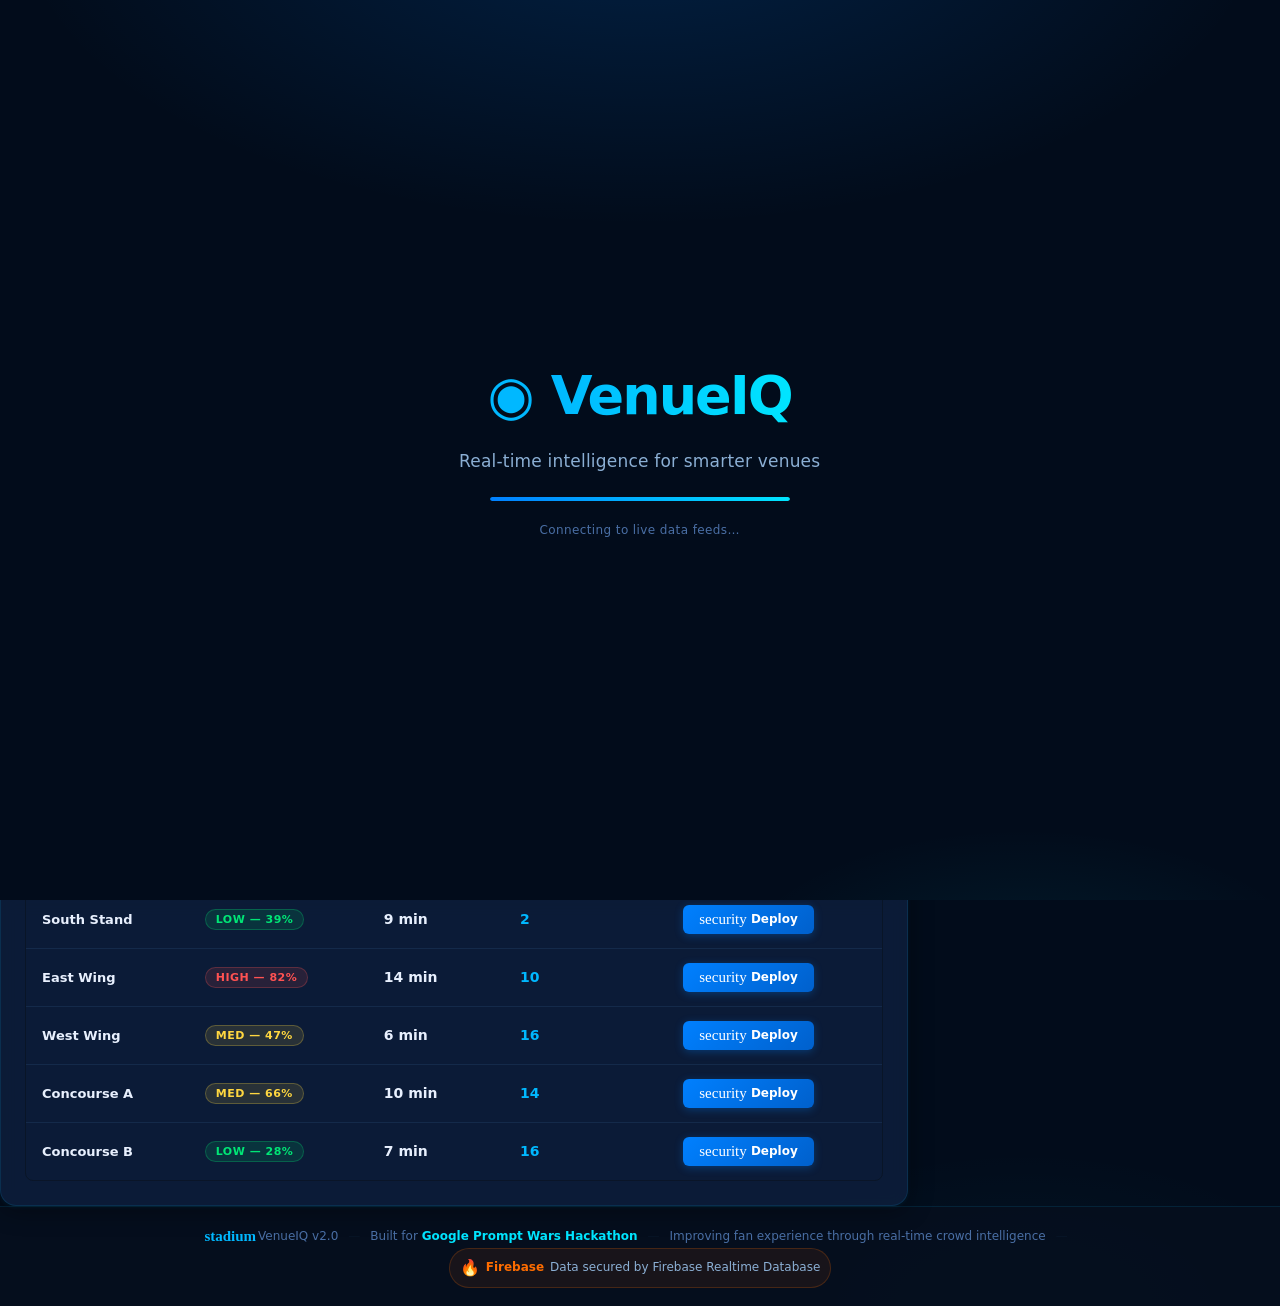
==== Physical Event Exp SmartventureOS/index.html @ a2732e67 "feat: Add Light/Dark Theme, Google Sign-In with Debug Bypass, Smooth UI Spacing, Maps styling cleanu" ====
<!DOCTYPE html>
<html lang="en">
<head>
  <meta charset="UTF-8" />
  <meta name="viewport" content="width=device-width, initial-scale=1.0" />
  <meta name="description" content="VenueIQ — Smart Stadium Experience: Real-time crowd intelligence for attendees and staff at large-scale sporting venues." />
  <title>VenueIQ — Smart Stadium Experience</title>
  <!-- Security Headers -->
  <meta http-equiv="Content-Security-Policy"
    content="default-src 'self' https://*.googleapis.com https://*.gstatic.com https://*.firebaseio.com https://*.google.com; script-src 'self' 'unsafe-inline' https://*.googleapis.com https://*.gstatic.com; style-src 'self' 'unsafe-inline' https://fonts.googleapis.com;">
  <meta http-equiv="X-Content-Type-Options" content="nosniff">
  <meta http-equiv="Referrer-Policy" content="strict-origin-when-cross-origin">
  <link rel="preconnect" href="https://fonts.googleapis.com" />
  <link rel="preconnect" href="https://fonts.gstatic.com" crossorigin />
  <link href="https://fonts.googleapis.com/css2?family=Inter:wght@400;500;600&family=Space+Grotesk:wght@500;700&display=swap" rel="stylesheet">
  <link href="https://fonts.googleapis.com/icon?family=Material+Icons" rel="stylesheet">
  <link rel="stylesheet" href="styles.css" />
  <!-- Google Maps -->
  <script src="https://maps.googleapis.com/maps/api/js?key=AIzaSyBkI7ryr8dXujHjOs9Q1O1ALq_gDIpwVlI&libraries=visualization"></script>
  <!-- Google Charts -->
  <script src="https://www.gstatic.com/charts/loader.js"></script>
  <!-- Firebase SDKs -->
  <script src="https://www.gstatic.com/firebasejs/10.8.0/firebase-app-compat.js"></script>
  <script src="https://www.gstatic.com/firebasejs/10.8.0/firebase-database-compat.js"></script>
  <script src="https://www.gstatic.com/firebasejs/10.8.0/firebase-auth-compat.js"></script>
</head>
<body>

  <!-- ===== SPLASH SCREEN ===== -->
  <div id="splash-screen" role="status" aria-label="Loading VenueIQ">
    <div class="splash-inner">
      <div class="splash-logo-row">
        <span class="splash-icon" aria-hidden="true">&#9673;</span>
        <span class="splash-wordmark">VenueIQ</span>
      </div>
      <p class="splash-tagline">Real-time intelligence for smarter venues</p>
      <div class="splash-progress-track" aria-hidden="true"><div class="splash-progress-bar"></div></div>
      <p class="splash-sub">Connecting to live data feeds…</p>
    </div>
  </div>

  <!-- ===== LOGIN / ROLE SELECTION ===== -->
  <div id="login-screen" class="login-screen" role="dialog" aria-modal="true" aria-label="Role selection">
    <div class="login-card">
      <div class="login-header">
        <span class="login-icon" aria-hidden="true">&#9673;</span>
        <h1 class="login-title">VenueIQ</h1>
        <p class="login-tagline">Smart Stadium Experience</p>
      </div>
      <p class="login-prompt">Sign in to access live venue analytics</p>
      <div class="login-roles" role="group" aria-label="Available roles">
        <button class="login-google-btn" id="btn-google-signin" aria-label="Sign in with Google">
          <img src="https://www.gstatic.com/firebasejs/ui/2.0.0/images/auth/google.svg" alt="Google logo" class="google-logo" />
          <span class="google-btn-text">Sign in with Google</span>
        </button>
      </div>
      <p class="login-note">VenueIQ v2.0 · Google Prompt Wars Hackathon</p>
    </div>
  </div>

  <!-- ===== JUDGE DEBUG ROLE SELECTION MODAL ===== -->
  <div id="role-select-modal" class="pin-modal hidden" role="dialog" aria-modal="true" aria-label="Select Role">
    <div class="pin-card" style="max-width: 460px;">
      <h2 class="pin-title">Select Your Role</h2>
      <p class="pin-subtitle">Debug Bypass: Choose how you want to enter.</p>
      <div class="login-roles" role="group">
        <button class="login-role-btn" id="btn-role-attendee" data-role="attendee">
          <span class="role-emoji material-icons" aria-hidden="true">stadium</span>
          <div class="role-info">
            <span class="role-title">Attendee</span>
            <span class="role-desc">View map, find food &amp; exits</span>
          </div>
          <span class="role-arrow material-icons" aria-hidden="true">arrow_forward</span>
        </button>
        <button class="login-role-btn login-role-btn--staff" id="btn-role-staff" data-role="staff">
          <span class="role-emoji material-icons" aria-hidden="true">admin_panel_settings</span>
          <div class="role-info">
            <span class="role-title">Staff Admin</span>
            <span class="role-desc">Monitor crowd, deploy staff</span>
          </div>
          <span class="role-arrow material-icons" aria-hidden="true">arrow_forward</span>
        </button>
      </div>
    </div>
  </div>

  <!-- ===== PIN MODAL ===== -->
  <div id="pin-modal" class="pin-modal hidden" role="dialog" aria-modal="true" aria-label="Staff PIN verification">
    <div class="pin-card">
      <span class="material-icons pin-icon" aria-hidden="true">lock</span>
      <h2 class="pin-title">Staff Verification</h2>
      <p class="pin-subtitle">Enter your 4-digit Staff PIN to continue</p>
      <input type="password" id="pin-input" class="pin-input" maxlength="4"
             placeholder="• • • •" aria-label="4-digit Staff PIN" inputmode="numeric" />
      <p class="pin-error hidden" id="pin-error" role="alert">Access denied. Invalid PIN.</p>
      <div class="pin-actions">
        <button class="btn-secondary" id="btn-pin-cancel">Cancel</button>
        <button class="btn-primary" id="btn-pin-submit">
          <span class="material-icons">verified_user</span> Verify
        </button>
      </div>
    </div>
  </div>

  <!-- ===== MAIN APPLICATION (shown after login) ===== -->
  <div id="main-app" class="hidden">

    <!-- ===== TOP NAV ===== -->
    <header class="topnav" id="topnav">
      <div class="topnav__brand">
        <span class="topnav__logo" aria-hidden="true">&#9673;</span>
        <span class="topnav__name">VenueIQ</span>
        <span class="topnav__tagline">Smart Stadium Experience</span>
      </div>
      <nav class="topnav__tabs" role="tablist" aria-label="Main navigation">
        <button class="tab-btn active" id="tab-attendee" role="tab" aria-selected="true" aria-controls="view-attendee">
          <span class="material-icons" aria-hidden="true">stadium</span>
          <span>Attendee View</span>
        </button>
        <button class="tab-btn hidden" id="tab-staff" role="tab" aria-selected="false" aria-controls="view-staff">
          <span class="material-icons" aria-hidden="true">dashboard</span>
          <span>Staff Dashboard</span>
        </button>
      </nav>
      <div class="topnav__status">
        <button id="btn-theme-toggle" class="btn-switch-role" aria-label="Toggle Light/Dark Theme" style="margin-right: 8px;">
          <span class="material-icons" id="theme-icon">light_mode</span>
        </button>
        <span class="secure-badge" aria-label="Secure connection active">
          <span class="material-icons" style="color:#22c55e;font-size:14px;">lock</span>
          <span>Secure Connection</span>
        </span>
        <button id="btn-switch-role" class="btn-switch-role" aria-label="Switch between Attendee and Staff roles">
          <span class="material-icons">switch_account</span> Switch Role
        </button>
        <span class="live-badge" aria-label="Live data"><span class="material-icons" style="font-size:12px">sensors</span> LIVE</span>
        <span id="nav-clock" class="nav-clock" aria-live="off">––:––:––</span>
      </div>
    </header>

    <!-- ===== ATTENDEE VIEW ===== -->
    <main id="view-attendee" class="view active" role="tabpanel" aria-labelledby="tab-attendee">

        <!-- Alert Banner -->
      <div class="alert-banner" id="alert-banner" role="alert" aria-live="polite" aria-atomic="true">
        <span class="alert-banner__icon material-icons" aria-hidden="true">warning</span>
        <span class="alert-banner__text" id="alert-text">Gate 4 is congested — use Gate 6 instead</span>
        <div class="alert-banner__dots" id="alert-dots" aria-hidden="true">
          <span class="dot active"></span>
          <span class="dot"></span>
          <span class="dot"></span>
        </div>
      </div>

      <div class="content-wrapper">
        <div class="attendee-layout">
          <!-- Stadium Map Column -->
          <section class="map-section" aria-label="Stadium seating map with live crowd density">
            <div class="section-header">
              <h1 class="section-title">Stadium Live Map</h1>
              <button class="btn-secondary btn-request-staff" id="btn-request-staff">
                <span class="material-icons">admin_panel_settings</span> Request Staff Access
              </button>
            </div>
            
            <div class="capacity-gauge-container">
              <div id="gauge-chart" class="gauge-chart"></div>
            </div>

            <div class="stadium-container" style="padding:0;">
              <!-- Google Maps Container -->
              <div id="google-map" style="width: 100%; height: 500px; border-radius: 12px;"></div>
            </div>

            <div class="map-controls">
              <button class="btn-primary" id="smart-route-btn" aria-label="Calculate the least-congested route to the nearest exit">
                <span class="material-icons">directions_run</span> Smart Route to Exit
              </button>
              <button class="btn-secondary hidden" id="reset-route-btn" aria-label="Clear the smart route overlay">
                <span class="material-icons">refresh</span> Reset View
              </button>
            </div>

          <!-- Smart Route Info Banner -->
          <div class="route-info hidden" id="route-info" role="status">
            <svg width="20" height="20" viewBox="0 0 24 24" fill="#00e5ff" aria-hidden="true">
              <path d="M13 2.05v2.02c3.95.49 7 3.85 7 7.93 0 3.21-1.81 6-4.72 7.28L13 17v5l6-3-1.22-1.22C20.91 15.86 23 12.18 23 12c0-5.18-3.95-9.45-9-9.95zM11 2.05C5.95 2.55 2 6.82 2 12c0 4.18 2.09 7.86 5.22 10.05L6 23l6 3v-5l-2.28 2.28C7.81 22 6 19.21 6 16c0-4.08 3.05-7.44 7-7.93V2.05z"/>
            </svg>
            <div>
              <strong>Smart Route activated</strong>
              <span>Head to Gate 6 (West) via South concourse — You'll save ~8 mins!</span>
            </div>
          </div>
        </section>

        <!-- Wait Time Cards -->
        <section class="wait-times-section" aria-label="Live wait times for venue facilities">
          <h2 class="section-title">Live Wait Times</h2>
          <div class="wait-cards" id="wait-cards">

            <article class="wait-card" id="wc-food" aria-label="Food Court wait time">
              <div class="wait-card__icon material-icons" aria-hidden="true">fastfood</div>
              <div class="wait-card__body">
                <h3 class="wait-card__label">Food Court</h3>
                <p class="wait-card__location">Gate A</p>
                <div class="wait-card__time">
                  <span class="wait-card__minutes" id="wt-food">12</span>
                  <span class="wait-card__unit">min</span>
                </div>
              </div>
              <div class="wait-card__bar" aria-hidden="true">
                <div class="wait-card__fill high" id="wf-food" style="height:60%"></div>
              </div>
              <span class="wait-card__badge high" id="wb-food" aria-label="High wait time">HIGH</span>
            </article>

            <article class="wait-card" id="wc-rest" aria-label="Restrooms wait time">
              <div class="wait-card__icon material-icons" aria-hidden="true">wc</div>
              <div class="wait-card__body">
                <h3 class="wait-card__label">Restrooms</h3>
                <p class="wait-card__location">Level 2</p>
                <div class="wait-card__time">
                  <span class="wait-card__minutes" id="wt-rest">5</span>
                  <span class="wait-card__unit">min</span>
                </div>
              </div>
              <div class="wait-card__bar" aria-hidden="true">
                <div class="wait-card__fill mid" id="wf-rest" style="height:30%"></div>
              </div>
              <span class="wait-card__badge mid" id="wb-rest" aria-label="Medium wait time">MED</span>
            </article>

            <article class="wait-card" id="wc-snack" aria-label="Snack Bar wait time">
              <div class="wait-card__icon material-icons" aria-hidden="true">local_drink</div>
              <div class="wait-card__body">
                <h3 class="wait-card__label">Snack Bar</h3>
                <p class="wait-card__location">Gate C</p>
                <div class="wait-card__time">
                  <span class="wait-card__minutes" id="wt-snack">18</span>
                  <span class="wait-card__unit">min</span>
                </div>
              </div>
              <div class="wait-card__bar" aria-hidden="true">
                <div class="wait-card__fill high" id="wf-snack" style="height:85%"></div>
              </div>
              <span class="wait-card__badge high" id="wb-snack" aria-label="High wait time">HIGH</span>
            </article>

            <article class="wait-card" id="wc-exit" aria-label="Exit Queue wait time">
              <div class="wait-card__icon material-icons" aria-hidden="true">sensor_door</div>
              <div class="wait-card__body">
                <h3 class="wait-card__label">Exit Queue</h3>
                <p class="wait-card__location">South</p>
                <div class="wait-card__time">
                  <span class="wait-card__minutes" id="wt-exit">3</span>
                  <span class="wait-card__unit">min</span>
                </div>
              </div>
              <div class="wait-card__bar" aria-hidden="true">
                <div class="wait-card__fill low" id="wf-exit" style="height:15%"></div>
              </div>
              <span class="wait-card__badge low" id="wb-exit" aria-label="Low wait time">LOW</span>
            </article>

          </div>
        </section>
      </div>
    </main>

    <!-- ===== STAFF DASHBOARD ===== -->
    <main id="view-staff" class="view hidden" role="tabpanel" aria-labelledby="tab-staff">

      <div class="dashboard-header">
        <h1 class="section-title">Operations Dashboard</h1>
        <div class="dashboard-timestamp" id="dash-timestamp"></div>
      </div>

      <!-- Metric Cards -->
      <section class="metrics-grid" role="region" aria-label="Key performance metrics">

        <div class="metric-card" id="mc-attendees">
          <div class="metric-card__icon blue" aria-hidden="true">
            <svg width="24" height="24" viewBox="0 0 24 24" fill="currentColor" aria-hidden="true">
              <path d="M16 11c1.66 0 2.99-1.34 2.99-3S17.66 5 16 5c-1.66 0-3 1.34-3 3s1.34 3 3 3zm-8 0c1.66 0 2.99-1.34 2.99-3S9.66 5 8 5C6.34 5 5 6.34 5 8s1.34 3 3 3zm0 2c-2.33 0-7 1.17-7 3.5V19h14v-2.5c0-2.33-4.67-3.5-7-3.5zm8 0c-.29 0-.62.02-.97.05 1.16.84 1.97 1.97 1.97 3.45V19h6v-2.5c0-2.33-4.67-3.5-7-3.5z"/>
            </svg>
          </div>
          <div class="metric-card__body">
            <div class="metric-card__value" id="mv-attendees">42,817</div>
            <div class="metric-card__label">Total Attendees</div>
            <div class="metric-card__change positive">&#9650; 98.4% capacity</div>
          </div>
        </div>

          <div class="metric-card__icon blue material-icons" aria-hidden="true">group</div>
        </div>

        <div class="metric-card" id="mc-alerts">
          <div class="metric-card__icon red material-icons" aria-hidden="true">warning</div>
        </div>
        <div class="metric-card__body">
          <div class="metric-card__value danger" id="mv-alerts">7</div>
          <div class="metric-card__label">Active Alerts</div>
          <div class="metric-card__change negative">&#9650; 3 new in last hour</div>
        </div>

        <div class="metric-card" id="mc-wait">
          <div class="metric-card__icon orange material-icons" aria-hidden="true">schedule</div>
          <div class="metric-card__body">
            <div class="metric-card__value warning" id="mv-wait">9.4 min</div>
            <div class="metric-card__label">Avg Wait Time</div>
            <div class="metric-card__change negative">&#9650; 2.1 min vs. last 30m</div>
          </div>
        </div>

        <div class="metric-card" id="mc-staff">
          <div class="metric-card__icon green material-icons" aria-hidden="true">local_police</div>
          <div class="metric-card__body">
            <div class="metric-card__value success" id="mv-staff">184</div>
            <div class="metric-card__label">Staff On Duty</div>
            <div class="metric-card__change positive">&#9650; 12 deployed this hour</div>
          </div>
        </div>

      </section>

      <!-- Google Charts Analytics Section -->
      <section class="charts-section" aria-label="Live analytics charts">
        <h2 class="section-title">Live Analytics</h2>
        <div class="charts-grid">
          <div class="chart-card">
            <h3 class="chart-title" style="font-family: 'Space Grotesk', sans-serif;">Wait Times (minutes)</h3>
            <div id="wait-times-chart" class="google-chart-container" role="img" aria-label="Bar chart showing wait times for all 6 zones"></div>
          </div>
          <div class="chart-card">
            <h3 class="chart-title" style="font-family: 'Space Grotesk', sans-serif;">Crowd Density Trend</h3>
            <div id="density-line-chart" class="google-chart-container" role="img" aria-label="Line chart showing crowd density trend over last 10 intervals"></div>
          </div>
        </div>
      </section>

      <!-- Zone Table + Activity Feed -->
      <div class="dashboard-body">

        <!-- Zone Status Table -->
        <section class="zone-section" aria-label="Zone status and staff deployment table">
          <h2 class="section-title">Zone Status</h2>
          <div class="table-wrapper">
            <table class="zone-table" id="zone-table">
              <thead>
                <tr>
                  <th scope="col">Zone</th>
                  <th scope="col">Crowd Level</th>
                  <th scope="col">Wait Time</th>
                  <th scope="col">Staff Count</th>
                  <th scope="col">Action</th>
                </tr>
              </thead>
              <tbody id="zone-tbody">
                <tr data-zone="A" class="zone-row">
                  <td><span class="zone-badge">Zone A</span><br/><small>North Concourse</small></td>
                  <td><span class="level-pill high" aria-label="High crowd level">HIGH</span></td>
                  <td><span class="wait-number">14 min</span></td>
                  <td><span class="staff-count">6</span></td>
                  <td><button class="deploy-btn" data-zone="Zone A — North Concourse"
                              aria-label="Deploy additional staff to Zone A North Concourse">Deploy Staff</button></td>
                </tr>
                <tr data-zone="B" class="zone-row">
                  <td><span class="zone-badge">Zone B</span><br/><small>East Food Court</small></td>
                  <td><span class="level-pill high" aria-label="High crowd level">HIGH</span></td>
                  <td><span class="wait-number">18 min</span></td>
                  <td><span class="staff-count">4</span></td>
                  <td><button class="deploy-btn" data-zone="Zone B — East Food Court"
                              aria-label="Deploy additional staff to Zone B East Food Court">Deploy Staff</button></td>
                </tr>
                <tr data-zone="C" class="zone-row">
                  <td><span class="zone-badge">Zone C</span><br/><small>South Exit</small></td>
                  <td><span class="level-pill mid" aria-label="Medium crowd level">MED</span></td>
                  <td><span class="wait-number">8 min</span></td>
                  <td><span class="staff-count">9</span></td>
                  <td><button class="deploy-btn" data-zone="Zone C — South Exit"
                              aria-label="Deploy additional staff to Zone C South Exit">Deploy Staff</button></td>
                </tr>
                <tr data-zone="D" class="zone-row">
                  <td><span class="zone-badge">Zone D</span><br/><small>West Restrooms</small></td>
                  <td><span class="level-pill low" aria-label="Low crowd level">LOW</span></td>
                  <td><span class="wait-number">3 min</span></td>
                  <td><span class="staff-count">12</span></td>
                  <td><button class="deploy-btn deployed" data-zone="Zone D — West Restrooms"
                              aria-label="Staff already deployed to Zone D West Restrooms" disabled>&#10003; Deployed</button></td>
                </tr>
                <tr data-zone="E" class="zone-row">
                  <td><span class="zone-badge">Zone E</span><br/><small>Gate 4 Entry</small></td>
                  <td><span class="level-pill high" aria-label="High crowd level">HIGH</span></td>
                  <td><span class="wait-number">21 min</span></td>
                  <td><span class="staff-count">3</span></td>
                  <td><button class="deploy-btn" data-zone="Zone E — Gate 4 Entry"
                              aria-label="Deploy additional staff to Zone E Gate 4 Entry">Deploy Staff</button></td>
                </tr>
                <tr data-zone="F" class="zone-row">
                  <td><span class="zone-badge">Zone F</span><br/><small>VIP Lounge</small></td>
                  <td><span class="level-pill low" aria-label="Low crowd level">LOW</span></td>
                  <td><span class="wait-number">1 min</span></td>
                  <td><span class="staff-count">15</span></td>
                  <td><button class="deploy-btn deployed" data-zone="Zone F — VIP Lounge"
                              aria-label="Staff already deployed to Zone F VIP Lounge" disabled>&#10003; Deployed</button></td>
                </tr>
              </tbody>
            </table>
          </div>
        </section>

        <!-- Activity Feed -->
        <aside class="activity-feed" aria-label="Live activity feed" role="log" aria-live="polite">
          <h2 class="section-title">Live Activity Feed</h2>
          <div class="feed-list" id="feed-list">
            <!-- Populated by JS -->
          </div>
        </aside>

      </div>
    </main>

    <!-- ===== FOOTER ===== -->
    <footer class="app-footer">
      <div class="footer-content">
        <span class="footer-logo material-icons" aria-hidden="true">stadium</span>
        <span class="footer-logo-text">VenueIQ v2.0</span>
        <span class="footer-sep" aria-hidden="true">—</span>
        <span>Built for <strong>Google Prompt Wars Hackathon</strong></span>
        <span class="footer-sep" aria-hidden="true">—</span>
        <span>Improving fan experience through real-time crowd intelligence</span>
        <span class="footer-sep" aria-hidden="true">—</span>
        <span class="firebase-badge" aria-label="Data secured by Firebase Realtime Database">
          <span style="color:#ff6d00;font-size:16px;">🔥</span>
          <span style="color:#ff6d00;font-weight:600;">Firebase</span>
          <span style="color:var(--text-secondary);">Data secured by Firebase Realtime Database</span>
        </span>
      </div>
    </footer>

    <!-- ===== VENUEBOT CHAT ASSISTANT ===== -->
    <button class="venuebot-btn" id="venuebot-btn" aria-label="Open VenueBot AI assistant" title="Ask VenueBot">
      <span class="venuebot-icon-chat material-icons" aria-hidden="true">smart_toy</span>
      <span class="venuebot-icon-close hidden material-icons" aria-hidden="true">close</span>
      <span class="venuebot-badge" id="venuebot-badge" aria-label="1 unread message">1</span>
    </button>

    <div class="venuebot-panel" id="venuebot-panel" role="dialog" aria-label="VenueBot assistant" aria-modal="true">
      <div class="venuebot-header">
        <div class="venuebot-header-left">
          <div class="venuebot-avatar material-icons" aria-hidden="true">smart_toy</div>
          <div class="venuebot-identity">
            <span class="venuebot-name">VenueBot</span>
            <span class="venuebot-status">
              <span class="venuebot-online-dot" aria-hidden="true"></span>AI Assistant · Online
            </span>
          </div>
        </div>
        <button class="venuebot-close-btn" id="venuebot-close-btn" aria-label="Close VenueBot chat panel">
          <span class="material-icons" aria-hidden="true">close</span>
        </button>
      </div>
      <div class="venuebot-messages" id="venuebot-messages" role="log" aria-live="polite" aria-label="Chat messages">
        <!-- Populated by JS on first open -->
      </div>
      <div class="venuebot-composer">
        <input type="text" id="venuebot-input" class="venuebot-input"
               placeholder="Ask about food, exits, restrooms…"
               aria-label="Type your message to VenueBot"
               maxlength="200" autocomplete="off" />
        <button class="venuebot-send-btn" id="venuebot-send-btn" aria-label="Send message to VenueBot">
          <span class="material-icons" aria-hidden="true">send</span>
        </button>
      </div>
    </div>

    </div>

  </div><!-- /#main-app -->

  <!-- VenueBot is outside main-app for positioning -->
  <button class="venuebot-btn" id="venuebot-btn" aria-label="Open VenueBot AI assistant" title="Ask VenueBot">
    <span class="venuebot-icon-chat material-icons" aria-hidden="true">smart_toy</span>
    <span class="venuebot-icon-close hidden material-icons" aria-hidden="true">close</span>
    <span class="venuebot-badge" id="venuebot-badge" aria-label="1 unread message">1</span>
  </button>

  <div class="venuebot-panel" id="venuebot-panel" role="dialog" aria-label="VenueBot assistant" aria-modal="true">
    <div class="venuebot-header">
      <div class="venuebot-header-left">
        <div class="venuebot-avatar material-icons" aria-hidden="true">smart_toy</div>
        <div class="venuebot-identity">
          <span class="venuebot-name">VenueBot</span>
          <span class="venuebot-status">
            <span class="venuebot-online-dot" aria-hidden="true"></span>AI Assistant &middot; Online
          </span>
        </div>
      </div>
      <button class="venuebot-close-btn" id="venuebot-close-btn" aria-label="Close VenueBot chat panel">
        <span class="material-icons" aria-hidden="true">close</span>
      </button>
    </div>
    <div class="venuebot-messages" id="venuebot-messages" role="log" aria-live="polite" aria-label="Chat messages">
      <!-- Populated by JS on first open -->
    </div>
    <div class="venuebot-composer">
      <input type="text" id="venuebot-input" class="venuebot-input"
             placeholder="Ask about food, exits, restrooms…"
             aria-label="Type your message to VenueBot"
             maxlength="200" autocomplete="off" />
      <p class="vb-input-error hidden" id="vb-input-error">Invalid input — please use plain text only</p>
      <button class="venuebot-send-btn" id="venuebot-send-btn" aria-label="Send message to VenueBot">
        <span class="material-icons" aria-hidden="true">send</span>
      </button>
    </div>
  </div>

  <!-- Session Expired Modal -->
  <div id="session-expired-modal" class="pin-modal hidden" role="alertdialog" aria-label="Session expired">
    <div class="pin-card">
      <span class="material-icons pin-icon" style="color:#f59e0b" aria-hidden="true">timer_off</span>
      <h2 class="pin-title">Session Expired</h2>
      <p class="pin-subtitle">Session expired for your security. Please select your role again.</p>
      <button class="btn-primary" id="btn-session-ok">
        <span class="material-icons">login</span> Select Role
      </button>
    </div>
  </div>

  <script src="firebaseConfig.js"></script>
  <script src="script.js"></script>
</body>
</html>
---- Physical Event Exp SmartventureOS/styles.css ----
/* =============================================
   VenueIQ — Smart Stadium Experience
   styles.css
   ============================================= */

/* === TOKENS === */
/* === TOKENS === */
:root {
  /* Global Brand Colors (unchanged across themes) */
  --blue-400: #00b8ff;
  --blue-500: #0080ff;
  --blue-600: #0060cc;
  --cyan: #00e5ff;
  --green-400: #00e676;
  --green-500: #00c853;
  --yellow-400: #ffd740;
  --orange-400: #ff9100;
  --red-400: #ff5252;
  --red-500: #f44336;

  /* Global Settings */
  --radius-sm: 8px;
  --radius-md: 12px;
  --radius-lg: 16px;
  --radius-xl: 24px;
  --transition-fast: 0.15s ease;
  --transition-med: 0.3s ease;
  --transition-slow: 0.5s ease;
  --font: 'Inter', system-ui, -apple-system, sans-serif;
  --font-heading: 'Space Grotesk', system-ui, sans-serif;
  
  /* Fallbacks - Default to Dark */
  --navy-950: #020c1b;
  --navy-900: #0a1628;
  --navy-800: #0d1f3c;
  --navy-700: #0f2346;
  --navy-600: #162d55;
  --navy-500: #1e3a5f;
}

[data-theme="dark"], :root {
  --bg-primary: #020c1b;
  --bg-secondary: #0a1628;
  --bg-glass: rgba(10, 22, 40, 0.95);
  --text-primary: #e8f0fe;
  --text-secondary: #8bafd4;
  --text-muted: #4a6fa5;
  --card-bg: rgba(13, 31, 60, 0.85);
  --card-border: rgba(0, 184, 255, 0.12);
  --card-glow: rgba(0, 184, 255, 0.08);
  --shadow-card: 0 4px 24px rgba(0, 0, 0, 0.4), 0 1px 4px rgba(0, 184, 255, 0.1);
  --shadow-glow: 0 0 20px rgba(0, 184, 255, 0.2);
  --bg-image: radial-gradient(ellipse 60% 30% at 50% 0%, rgba(0, 128, 255, 0.07) 0%, transparent 70%),
              radial-gradient(ellipse 40% 20% at 80% 100%, rgba(0, 229, 255, 0.04) 0%, transparent 60%);
  --tab-active-bg: linear-gradient(135deg, var(--blue-500), var(--blue-600));
  --tab-active-text: white;
  --tab-hover-bg: var(--bg-glass);
}

[data-theme="light"] {
  --bg-primary: #f8fafc;
  --bg-secondary: #f1f5f9;
  --bg-glass: rgba(255, 255, 255, 0.95);
  --text-primary: #0f172a;
  --text-secondary: #334155;
  --text-muted: #64748b;
  --card-bg: rgba(255, 255, 255, 0.95);
  --card-border: rgba(148, 163, 184, 0.3);
  --card-glow: rgba(0, 0, 0, 0.05);
  --shadow-card: 0 4px 20px rgba(0, 0, 0, 0.06), 0 1px 4px rgba(0, 0, 0, 0.04);
  --shadow-glow: 0 0 15px rgba(0, 128, 255, 0.1);
  --bg-image: radial-gradient(ellipse 60% 30% at 50% 0%, rgba(0, 128, 255, 0.04) 0%, transparent 70%),
              radial-gradient(ellipse 40% 20% at 80% 100%, rgba(0, 229, 255, 0.02) 0%, transparent 60%);
  --tab-active-bg: linear-gradient(135deg, var(--blue-400), var(--blue-500));
  --tab-active-text: white;
  --tab-hover-bg: #e2e8f0;
}

/* === RESET === */
*, *::before, *::after { box-sizing: border-box; margin: 0; padding: 0; }
html { scroll-behavior: smooth; }
body {
  font-family: var(--font);
  background: var(--bg-primary);
  color: var(--text-primary);
  min-height: 100vh;
  overflow-x: hidden;
  background-image: var(--bg-image);
}

h1, h2, h3, h4, h5, h6, .metric-card__value, .wait-card__minutes {
  font-family: var(--font-heading);
}

/* Material Icons generic alignment */
.material-icons {
  vertical-align: middle;
  font-size: 1.25em;
}

/* === SCROLLBAR === */
::-webkit-scrollbar { width: 6px; }
::-webkit-scrollbar-track { background: var(--bg-primary); }
::-webkit-scrollbar-thumb { background: var(--bg-glass); border-radius: 3px; }
::-webkit-scrollbar-thumb:hover { background: var(--blue-500); }

/* =============================================
   UTILITY
   ============================================= */
.hidden { display: none !important; }
:focus-visible { outline: 2px solid var(--blue-400); outline-offset: 3px; border-radius: var(--radius-sm); }
:focus:not(:focus-visible) { outline: none; }

/* =============================================
   BASE BUTTONS
   ============================================= */
.btn-primary {
  display: inline-flex; align-items: center; gap: 6px;
  padding: 11px 22px;
  background: linear-gradient(135deg, var(--blue-500), var(--blue-600));
  color: white; border: none; border-radius: var(--radius-md);
  font-family: var(--font); font-size: 14px; font-weight: 600;
  cursor: pointer; transition: all var(--transition-fast);
  box-shadow: 0 2px 16px rgba(0, 128, 255, 0.3);
}
.btn-primary:hover { background: linear-gradient(135deg, #3a90ff, var(--blue-500)); box-shadow: 0 4px 22px rgba(0, 128, 255, 0.45); transform: translateY(-1px); }
.btn-primary:active { transform: translateY(0); }

.btn-secondary {
  display: inline-flex; align-items: center; gap: 6px;
  padding: 11px 22px;
  background: transparent; color: var(--text-secondary);
  border: 1px solid var(--card-border); border-radius: var(--radius-md);
  font-family: var(--font); font-size: 14px; font-weight: 500;
  cursor: pointer; transition: all var(--transition-fast);
}
.btn-secondary:hover { background: rgba(255,255,255,0.05); color: var(--text-primary); border-color: rgba(0, 184, 255, 0.3); }

/* =============================================
   SPLASH SCREEN
   ============================================= */
#splash-screen {
  position: fixed; inset: 0; z-index: 9999;
  background: var(--bg-primary);
  background-image:
    radial-gradient(ellipse 70% 50% at 50% -10%, rgba(0, 128, 255, 0.18) 0%, transparent 70%),
    radial-gradient(ellipse 40% 30% at 80% 110%, rgba(0, 229, 255, 0.08) 0%, transparent 60%);
  display: flex; align-items: center; justify-content: center;
  transition: opacity 0.55s ease, visibility 0.55s ease;
}
#splash-screen.hidden { display: none !important; }
.splash-inner {
  display: flex; flex-direction: column; align-items: center;
  gap: 22px; text-align: center; padding: 0 24px;
  animation: splashIn 0.65s cubic-bezier(0.34, 1.4, 0.64, 1) forwards;
}
@keyframes splashIn {
  from { opacity: 0; transform: scale(0.88) translateY(24px); }
  to   { opacity: 1; transform: scale(1) translateY(0); }
}
.splash-logo-row { display: flex; align-items: center; gap: 16px; }
.splash-icon { font-size: 54px; color: var(--blue-400); animation: splashIconGlow 1.6s ease-in-out infinite; }
@keyframes splashIconGlow {
  0%, 100% { filter: drop-shadow(0 0 14px rgba(0, 184, 255, 0.55)); }
  50%       { filter: drop-shadow(0 0 32px rgba(0, 229, 255, 0.9)); }
}
.splash-wordmark { font-size: 54px; font-weight: 800; letter-spacing: -2px; background: linear-gradient(90deg, var(--blue-400) 0%, var(--cyan) 100%); -webkit-background-clip: text; -webkit-text-fill-color: transparent; background-clip: text; }
.splash-tagline  { font-size: 17px; color: var(--text-secondary); max-width: 380px; line-height: 1.5; }
.splash-progress-track { width: 300px; height: 4px; background: rgba(0, 184, 255, 0.13); border-radius: 2px; overflow: hidden; }
.splash-progress-bar { height: 100%; border-radius: 2px; background: linear-gradient(90deg, var(--blue-500), var(--cyan)); box-shadow: 0 0 12px rgba(0, 229, 255, 0.55); width: 0%; animation: splashProgress 1.95s cubic-bezier(0.4, 0, 0.2, 1) forwards; }
@keyframes splashProgress { 0% { width: 0%; } 70% { width: 82%; } 100% { width: 100%; } }
.splash-sub { font-size: 12px; color: var(--text-muted); letter-spacing: 0.4px; }

/* =============================================
   LOGIN SCREEN
   ============================================= */
.login-screen {
  position: fixed; inset: 0; z-index: 9998;
  background: var(--bg-primary);
  background-image:
    radial-gradient(ellipse 70% 50% at 50% -10%, rgba(0, 128, 255, 0.18) 0%, transparent 70%),
    radial-gradient(ellipse 40% 30% at 80% 110%, rgba(0, 229, 255, 0.08) 0%, transparent 60%);
  display: flex; align-items: center; justify-content: center;
  padding: 24px;
  transition: opacity 0.45s ease, visibility 0.45s ease;
}
.login-screen.fade-out { opacity: 0; visibility: hidden; pointer-events: none; }
.login-card {
  background: var(--card-bg);
  border: 1px solid var(--card-border);
  border-radius: var(--radius-xl);
  padding: 48px 40px;
  max-width: 460px; width: 100%;
  box-shadow: 0 24px 64px rgba(0,0,0,0.5), 0 0 40px rgba(0,128,255,0.08);
  backdrop-filter: blur(16px);
  display: flex; flex-direction: column; align-items: center;
  gap: 24px; text-align: center;
  animation: loginCardIn 0.5s cubic-bezier(0.34, 1.3, 0.64, 1) forwards;
}
@keyframes loginCardIn {
  from { opacity: 0; transform: scale(0.92) translateY(20px); }
  to   { opacity: 1; transform: scale(1) translateY(0); }
}
.login-header { display: flex; flex-direction: column; align-items: center; gap: 8px; }
.login-icon { font-size: 42px; color: var(--blue-400); filter: drop-shadow(0 0 16px rgba(0,184,255,0.6)); }
.login-title { font-size: 32px; font-weight: 800; letter-spacing: -1.5px; background: linear-gradient(90deg, var(--blue-400), var(--cyan)); -webkit-background-clip: text; -webkit-text-fill-color: transparent; background-clip: text; }
.login-tagline { font-size: 13px; color: var(--text-muted); font-weight: 500; }
.login-prompt { font-size: 15px; color: var(--text-secondary); font-weight: 500; }
.login-roles { display: flex; flex-direction: column; gap: 14px; width: 100%; }
.login-note { font-size: 11px; color: var(--text-muted); letter-spacing: 0.3px; margin-top: -8px; }

/* ── Role selection cards ── */
.login-role-btn {
  display: flex;
  align-items: center;
  gap: 16px;
  width: 100%;
  padding: 18px 20px;
  background: rgba(13, 31, 60, 0.7);
  border: 1px solid var(--card-border);
  border-radius: var(--radius-md);
  color: var(--text-primary);
  text-align: left;
  cursor: pointer;
  transition: all var(--transition-med);
  position: relative;
  overflow: hidden;
}
.login-role-btn::before {
  content: '';
  position: absolute; inset: 0;
  background: linear-gradient(135deg, rgba(0,128,255,0.05), transparent);
  opacity: 0;
  transition: opacity var(--transition-med);
}
.login-role-btn:hover {
  border-color: rgba(0, 184, 255, 0.4);
  background: rgba(13, 31, 60, 0.95);
  transform: translateX(4px);
  box-shadow: 0 4px 24px rgba(0,0,0,0.3), -4px 0 0 var(--blue-400);
}
.login-role-btn:hover::before { opacity: 1; }
.login-role-btn:active { transform: translateX(2px) scale(0.99); }

.login-role-btn--staff {
  background: rgba(30, 15, 60, 0.7);
  border-color: rgba(130, 80, 255, 0.2);
}
.login-role-btn--staff:hover {
  border-color: rgba(130, 80, 255, 0.6);
  box-shadow: 0 4px 24px rgba(0,0,0,0.3), -4px 0 0 #7c3aed;
}

.role-emoji {
  font-size: 28px !important;
  color: var(--blue-400);
  flex-shrink: 0;
  width: 36px;
  display: flex;
  align-items: center;
  justify-content: center;
}
.login-role-btn--staff .role-emoji { color: #a78bfa; }

.role-info {
  display: flex;
  flex-direction: column;
  gap: 3px;
  flex: 1;
}
.role-title {
  font-size: 16px;
  font-weight: 700;
  font-family: var(--font-heading);
  color: var(--text-primary);
  letter-spacing: -0.3px;
}
.role-desc {
  font-size: 12px;
  color: var(--text-secondary);
  font-weight: 400;
}
.role-arrow {
  font-size: 20px !important;
  color: var(--text-muted);
  flex-shrink: 0;
  transition: transform var(--transition-fast), color var(--transition-fast);
}
.login-role-btn:hover .role-arrow { transform: translateX(4px); color: var(--blue-400); }
.login-role-btn--staff:hover .role-arrow { color: #a78bfa; }

/* =============================================
   LIVE BADGE + CLOCK
   ============================================= */
.live-badge {
  background: var(--red-400); color: white;
  font-size: 9px; font-weight: 800; padding: 3px 7px;
  border-radius: 5px; letter-spacing: 1px; flex-shrink: 0;
  animation: liveBadgePulse 1.3s ease-in-out infinite;
  display: flex; align-items: center; gap: 3px;
}
@keyframes liveBadgePulse {
  0%, 100% { box-shadow: 0 0 0 0   rgba(239,68,68,0.6); }
  50%       { box-shadow: 0 0 0 5px rgba(239,68,68,0); transform: scale(1.05); }
}
.nav-clock { font-family: 'Courier New', monospace; font-size: 13px; font-weight: 600; color: var(--text-primary); letter-spacing: 1.5px; min-width: 68px; text-align: right; }

/* =============================================
   ALERT BANNER
   ============================================= */
@keyframes alertNewFlash {
  0%   { background: linear-gradient(90deg, rgba(255,220,0,0.28), rgba(255,165,0,0.18)); border-color: rgba(255,220,0,0.55); }
  100% { background: linear-gradient(90deg, rgba(255,82,82,0.15), rgba(255,145,0,0.08)); border-color: rgba(255,82,82,0.25); }
}
.alert-banner.alert-flash { animation: alertNewFlash 0.75s ease forwards; }

/* =============================================
   FOOTER
   ============================================= */
.app-footer { padding: 18px 24px; border-top: 1px solid var(--card-border); background: rgba(6,15,30,0.85); text-align: center; }
.footer-content { display: flex; align-items: center; justify-content: center; flex-wrap: wrap; gap: 0 2px; font-size: 12px; color: var(--text-muted); line-height: 1.9; }
.footer-logo { color: var(--blue-400); font-weight: 600; }
.footer-sep  { color: var(--bg-glass); margin: 0 8px; }
.app-footer strong { color: var(--cyan); font-weight: 600; }



/* =============================================
   TOP NAV
   ============================================= */
.topnav {
  display: flex;
  align-items: center;
  gap: 20px;
  padding: 0 24px;
  height: 64px;
  background: rgba(10, 22, 40, 0.95);
  border-bottom: 1px solid var(--card-border);
  backdrop-filter: blur(12px);
  -webkit-backdrop-filter: blur(12px);
  position: sticky;
  top: 0;
  z-index: 100;
  box-shadow: 0 2px 20px rgba(0, 0, 0, 0.5);
}

.topnav__brand {
  display: flex;
  align-items: center;
  gap: 10px;
  flex-shrink: 0;
  margin-right: auto;
}

.topnav__logo {
  font-size: 22px;
  color: var(--blue-400);
  filter: drop-shadow(0 0 8px rgba(0, 184, 255, 0.5));
  animation: logoPulse 3s ease-in-out infinite;
}

@keyframes logoPulse {
  0%, 100% { filter: drop-shadow(0 0 6px rgba(0, 184, 255, 0.5)); }
  50% { filter: drop-shadow(0 0 16px rgba(0, 229, 255, 0.8)); }
}

.topnav__name {
  font-size: 18px;
  font-weight: 800;
  background: linear-gradient(90deg, var(--blue-400), var(--cyan));
  -webkit-background-clip: text;
  -webkit-text-fill-color: transparent;
  background-clip: text;
  letter-spacing: -0.3px;
}

.topnav__tagline {
  font-size: 11px;
  color: var(--text-muted);
  display: none;
  letter-spacing: 0.5px;
}

@media (min-width: 600px) { .topnav__tagline { display: block; } }

.topnav__tabs {
  display: flex;
  gap: 4px;
  background: var(--bg-primary);
  padding: 4px;
  border-radius: 10px;
  border: 1px solid var(--card-border);
}

.tab-btn {
  display: flex;
  align-items: center;
  gap: 7px;
  padding: 8px 18px;
  background: transparent;
  border: none;
  border-radius: 7px;
  color: var(--text-secondary);
  font-family: var(--font);
  font-size: 13px;
  font-weight: 500;
  cursor: pointer;
  transition: all var(--transition-fast);
  white-space: nowrap;
}

.tab-btn:hover:not(.active) {
  background: var(--bg-glass);
  color: var(--text-primary);
}

.tab-btn.active {
  background: linear-gradient(135deg, var(--blue-500), var(--blue-600));
  color: white;
  font-weight: 600;
  box-shadow: 0 2px 12px rgba(0, 128, 255, 0.35);
}

.tab-btn svg { opacity: 0.85; }

.topnav__status {
  display: flex;
  align-items: center;
  gap: 8px;
  font-size: 12px;
  font-weight: 500;
  color: var(--text-secondary);
  flex-shrink: 0;
}

.status-dot {
  width: 8px;
  height: 8px;
  background: var(--green-400);
  border-radius: 50%;
  box-shadow: 0 0 8px var(--green-400);
}

.status-dot.pulse {
  animation: dotPulse 1.5s ease-in-out infinite;
}

@keyframes dotPulse {
  0%, 100% { transform: scale(1); opacity: 1; }
  50% { transform: scale(1.4); opacity: 0.6; }
}

/* =============================================
   ALERT BANNER
   ============================================= */
.alert-banner {
  display: flex;
  align-items: center;
  gap: 12px;
  padding: 12px 24px;
  background: linear-gradient(90deg, rgba(255, 82, 82, 0.15), rgba(255, 145, 0, 0.08));
  border-bottom: 1px solid rgba(255, 82, 82, 0.25);
  animation: alertFade 0.4s ease;
}

@keyframes alertFade { from { opacity: 0; transform: translateY(-6px); } to { opacity: 1; transform: translateY(0); } }

.alert-banner__icon { font-size: 18px; }

.alert-banner__text {
  font-size: 13px;
  font-weight: 500;
  color: var(--text-primary);
  flex: 1;
}

.alert-banner__dots {
  display: flex;
  gap: 5px;
}

.dot {
  width: 6px;
  height: 6px;
  border-radius: 50%;
  background: rgba(255, 82, 82, 0.3);
  transition: background var(--transition-med);
}

.dot.active { background: var(--red-400); }

/* =============================================
   LAYOUT
   ============================================= */
.view { animation: viewIn 0.3s ease; }
@keyframes viewIn { from { opacity: 0; transform: translateY(8px); } to { opacity: 1; transform: translateY(0); } }

.content-wrapper {
  max-width: 1400px;
  margin: 0 auto;
  padding: 36px 32px 48px;
  display: flex;
  flex-direction: column;
  gap: 32px;
}

.section-title {
  font-size: 18px;
  font-weight: 700;
  color: var(--text-primary);
  letter-spacing: -0.2px;
  margin-bottom: 16px;
}

.section-header {
  display: flex;
  align-items: flex-start;
  justify-content: space-between;
  flex-wrap: wrap;
  gap: 12px;
  margin-bottom: 16px;
}

.section-header .section-title { margin-bottom: 0; }

/* =============================================
   LEGEND
   ============================================= */
.legend {
  display: flex;
  gap: 16px;
  flex-wrap: wrap;
}

.legend-item {
  display: flex;
  align-items: center;
  gap: 6px;
  font-size: 12px;
  color: var(--text-secondary);
}

.legend-dot {
  width: 12px;
  height: 12px;
  border-radius: 50%;
}

.legend-dot.low  { background: #22c55e; box-shadow: 0 0 6px #22c55e; }
.legend-dot.mid  { background: #f59e0b; box-shadow: 0 0 6px #f59e0b; }
.legend-dot.high { background: #ef4444; box-shadow: 0 0 6px #ef4444; }

/* =============================================
   SECTION TOOLTIP
   ============================================= */
.section-tooltip {
  position: absolute;
  background: rgba(8, 18, 36, 0.97);
  border: 1px solid rgba(0, 184, 255, 0.35);
  border-radius: var(--radius-sm);
  padding: 10px 14px;
  font-size: 13px;
  color: var(--text-primary);
  pointer-events: none;
  z-index: 60;
  white-space: nowrap;
  backdrop-filter: blur(10px);
  box-shadow: 0 6px 24px rgba(0, 0, 0, 0.5), 0 0 12px rgba(0, 184, 255, 0.1);
  line-height: 1.7;
  display: none;
  top: 0;
  left: 0;
}

/* =============================================
   STADIUM MAP
   ============================================= */
.map-section {
  background: var(--card-bg);
  border: 1px solid var(--card-border);
  border-radius: var(--radius-lg);
  padding: 24px;
  box-shadow: var(--shadow-card);
  backdrop-filter: blur(8px);
}

.stadium-container {
  width: 100%;
  max-width: 800px;
  margin: 0 auto;
  border-radius: var(--radius-md);
  overflow: hidden;
  border: 1px solid var(--bg-glass);
  background: var(--bg-primary);
  position: relative; /* Needed for tooltip absolute positioning */
}

.stadium-svg {
  display: block;
  width: 100%;
  height: auto;
}

/* Section density colors (now driven by JS inline fill) */
.stadium-section {
  cursor: pointer;
  transition: fill 0.8s ease, filter 0.2s ease;
  stroke: rgba(255, 255, 255, 0.08);
  stroke-width: 1;
}

.stadium-section:hover { opacity: 0.85; }
.stadium-section.density-low { fill: var(--green-500); }
.stadium-section.density-mid { fill: var(--yellow-400); }
.stadium-section.density-high { fill: var(--red-400); }

.sec-label {
  pointer-events: none;
  font-weight: 600;
  font-size: 11px;
}

/* Smart Route */
.route-path {
  animation: dashMove 1s linear infinite;
}

@keyframes dashMove {
  to { stroke-dashoffset: -24; }
}

.route-pulse-dot {
  animation: pulseDot 1.2s ease-in-out infinite;
}

@keyframes pulseDot {
  0%, 100% { r: 10; opacity: 0.9; }
  50% { r: 14; opacity: 0.5; }
}

.exit-indicator {
  animation: exitPing 1.2s ease-in-out infinite;
}

@keyframes exitPing {
  0%, 100% { r: 14; opacity: 1; }
  50% { r: 20; opacity: 0.3; }
}

/* Map Controls */
.map-controls {
  display: flex;
  gap: 12px;
  margin-top: 16px;
  flex-wrap: wrap;
}

.btn-primary {
  display: flex;
  align-items: center;
  gap: 8px;
  padding: 11px 22px;
  background: linear-gradient(135deg, var(--blue-500), #0050b0);
  color: white;
  border: none;
  border-radius: var(--radius-sm);
  font-family: var(--font);
  font-size: 14px;
  font-weight: 600;
  cursor: pointer;
  transition: all var(--transition-fast);
  box-shadow: 0 4px 14px rgba(0, 128, 255, 0.35);
}

.btn-primary:hover {
  transform: translateY(-1px);
  box-shadow: 0 6px 20px rgba(0, 128, 255, 0.5);
  background: linear-gradient(135deg, #2a90ff, var(--blue-500));
}

.btn-primary:active { transform: translateY(0); }

.btn-secondary {
  display: flex;
  align-items: center;
  gap: 8px;
  padding: 11px 22px;
  background: transparent;
  color: var(--text-secondary);
  border: 1px solid var(--card-border);
  border-radius: var(--radius-sm);
  font-family: var(--font);
  font-size: 14px;
  font-weight: 500;
  cursor: pointer;
  transition: all var(--transition-fast);
}

.btn-secondary:hover {
  background: var(--bg-secondary);
  color: var(--text-primary);
  border-color: var(--blue-400);
}

/* Route Info */
.route-info {
  display: flex;
  align-items: center;
  gap: 14px;
  margin-top: 16px;
  padding: 14px 18px;
  background: rgba(0, 229, 255, 0.06);
  border: 1px solid rgba(0, 229, 255, 0.25);
  border-radius: var(--radius-sm);
  animation: routeSlide 0.4s ease;
}

@keyframes routeSlide { from { opacity: 0; transform: translateX(-10px); } to { opacity: 1; transform: translateX(0); } }

.route-info svg { flex-shrink: 0; }

.route-info div {
  display: flex;
  flex-direction: column;
  gap: 3px;
}

.route-info strong {
  color: var(--cyan);
  font-size: 14px;
}

.route-info span {
  font-size: 13px;
  color: var(--text-secondary);
}

/* =============================================
   WAIT TIME CARDS
   ============================================= */
.wait-times-section {}

.wait-cards {
  display: grid;
  grid-template-columns: repeat(auto-fit, minmax(200px, 1fr));
  gap: 16px;
}

.wait-card {
  background: var(--card-bg);
  border: 1px solid var(--card-border);
  border-radius: var(--radius-md);
  padding: 20px;
  display: flex;
  gap: 14px;
  align-items: flex-start;
  position: relative;
  overflow: hidden;
  transition: transform var(--transition-fast), box-shadow var(--transition-fast), border-color var(--transition-med);
  box-shadow: var(--shadow-card);
  backdrop-filter: blur(8px);
}

.wait-card::before {
  content: '';
  position: absolute;
  inset: 0;
  background: radial-gradient(ellipse at top right, rgba(0, 184, 255, 0.05), transparent 60%);
  pointer-events: none;
}

.wait-card:hover {
  transform: translateY(-3px);
  box-shadow: 0 8px 32px rgba(0, 0, 0, 0.4), var(--shadow-glow);
  border-color: rgba(0, 184, 255, 0.25);
}

.wait-card__icon {
  font-size: 28px;
  flex-shrink: 0;
  line-height: 1;
}

.wait-card__body { flex: 1; min-width: 0; }

.wait-card__label {
  font-size: 14px;
  font-weight: 600;
  color: var(--text-primary);
  margin: 0;
}

.wait-card__location {
  font-size: 11px;
  color: var(--text-muted);
  margin: 2px 0 10px;
}

.wait-card__time {
  display: flex;
  align-items: baseline;
  gap: 3px;
  font-family: var(--font-heading);
}

.wait-card__minutes {
  font-size: 32px;
  font-weight: 800;
  line-height: 1;
  transition: all var(--transition-med);
  display: inline-block;
}

.wait-card__unit {
  font-size: 13px;
  color: var(--text-secondary);
  font-weight: 500;
}

/* Vertical bar */
.wait-card__bar {
  width: 6px;
  background: var(--bg-secondary);
  border-radius: 3px;
  height: 60px;
  margin-top: 22px; /* Push below badge */
  flex-shrink: 0;
  display: flex;
  flex-direction: column;
  align-items: stretch;
  justify-content: flex-end;
  overflow: hidden;
}

.wait-card__fill {
  border-radius: 3px;
  transition: height var(--transition-slow);
}

.wait-card__fill.low  { background: #22c55e; box-shadow: 0 0 8px #22c55e; }
.wait-card__fill.mid  { background: #f59e0b; box-shadow: 0 0 8px #f59e0b; }
.wait-card__fill.high { background: #ef4444; box-shadow: 0 0 8px #ef4444; }

/* Badge */
.wait-card__badge {
  position: absolute;
  top: 14px;
  right: 14px;
  font-size: 9px;
  font-weight: 700;
  letter-spacing: 0.8px;
  padding: 3px 8px;
  border-radius: 20px;
}

.wait-card__badge.low  { background: rgba(34, 197, 94, 0.15);  color: #22c55e; border: 1px solid rgba(34, 197, 94, 0.3);  }
.wait-card__badge.mid  { background: rgba(245, 158, 11, 0.15); color: #f59e0b; border: 1px solid rgba(245, 158, 11, 0.3); }
.wait-card__badge.high { background: rgba(239, 68, 68, 0.15);  color: #ef4444; border: 1px solid rgba(239, 68, 68, 0.3);  }

/* Number pop animation */
@keyframes numPop {
  0% { transform: scale(1.3); color: var(--cyan); }
  100% { transform: scale(1); }
}

.num-updated { animation: numPop 0.5s ease; }

/* =============================================
   STAFF DASHBOARD
   ============================================= */
#view-staff { padding: 28px 24px 40px; max-width: 1400px; margin: 0 auto; }

.dashboard-header {
  display: flex;
  align-items: center;
  justify-content: space-between;
  margin-bottom: 24px;
  flex-wrap: wrap;
  gap: 12px;
}

.dashboard-header .section-title { margin-bottom: 0; }

.dashboard-timestamp {
  font-size: 12px;
  color: var(--text-muted);
  font-family: 'Courier New', monospace;
}

/* Metrics Grid */
.metrics-grid {
  display: grid;
  grid-template-columns: repeat(auto-fit, minmax(220px, 1fr));
  gap: 16px;
  margin-bottom: 28px;
}

.metric-card {
  background: var(--card-bg);
  border: 1px solid var(--card-border);
  border-radius: var(--radius-md);
  padding: 20px;
  display: flex;
  gap: 16px;
  align-items: flex-start;
  box-shadow: var(--shadow-card);
  backdrop-filter: blur(8px);
  transition: transform var(--transition-fast), box-shadow var(--transition-fast);
  position: relative;
  overflow: hidden;
}

.metric-card::after {
  content: '';
  position: absolute;
  top: 0; left: 0; right: 0;
  height: 2px;
}

.metric-card:nth-child(1)::after { background: linear-gradient(90deg, var(--blue-500), var(--cyan)); }
.metric-card:nth-child(2)::after { background: linear-gradient(90deg, var(--red-500), var(--red-400)); }
.metric-card:nth-child(3)::after { background: linear-gradient(90deg, var(--orange-400), var(--yellow-400)); }
.metric-card:nth-child(4)::after { background: linear-gradient(90deg, var(--green-500), var(--green-400)); }

.metric-card:hover {
  transform: translateY(-3px);
  box-shadow: 0 8px 32px rgba(0, 0, 0, 0.4), var(--shadow-glow);
}

.metric-card__icon {
  width: 48px;
  height: 48px;
  border-radius: 12px;
  display: flex;
  align-items: center;
  justify-content: center;
  flex-shrink: 0;
}

.metric-card__icon.blue { background: rgba(0, 128, 255, 0.15); color: var(--blue-400); }
.metric-card__icon.red { background: rgba(244, 67, 54, 0.15); color: var(--red-400); }
.metric-card__icon.orange { background: rgba(255, 145, 0, 0.15); color: var(--orange-400); }
.metric-card__icon.green { background: rgba(0, 200, 83, 0.15); color: var(--green-400); }

.metric-card__body { flex: 1; min-width: 0; }

.metric-card__value {
  font-size: 26px;
  font-weight: 800;
  letter-spacing: -0.5px;
  line-height: 1.1;
  color: var(--text-primary);
  transition: color var(--transition-med);
}

.metric-card__value.danger { color: var(--red-400); }
.metric-card__value.warning { color: var(--orange-400); }
.metric-card__value.success { color: var(--green-400); }

.metric-card__label {
  font-size: 12px;
  color: var(--text-muted);
  font-weight: 500;
  margin-top: 4px;
  text-transform: uppercase;
  letter-spacing: 0.5px;
}

.metric-card__change {
  font-size: 11px;
  margin-top: 8px;
  font-weight: 500;
}

.metric-card__change.positive { color: var(--green-400); }
.metric-card__change.negative { color: var(--red-400); }

/* Dashboard Body */
.dashboard-body {
  display: grid;
  grid-template-columns: 1fr 340px;
  gap: 32px;
  align-items: start;
}

@media (max-width: 900px) { .dashboard-body { grid-template-columns: 1fr; } }

/* =============================================
   ZONE TABLE
   ============================================= */
.zone-section {
  background: var(--card-bg);
  border: 1px solid var(--card-border);
  border-radius: var(--radius-lg);
  padding: 24px;
  box-shadow: var(--shadow-card);
  backdrop-filter: blur(8px);
}

.table-wrapper {
  overflow-x: auto;
  border-radius: var(--radius-sm);
  border: 1px solid var(--bg-glass);
}

.zone-table {
  width: 100%;
  border-collapse: collapse;
  font-size: 14px;
}

.zone-table thead {
  background: var(--bg-secondary);
}

.zone-table th {
  padding: 12px 16px;
  text-align: left;
  font-size: 11px;
  font-weight: 600;
  color: var(--text-muted);
  text-transform: uppercase;
  letter-spacing: 0.6px;
  white-space: nowrap;
  border-bottom: 1px solid var(--bg-glass);
}

.zone-table tbody tr {
  border-bottom: 1px solid rgba(30, 58, 95, 0.5);
  transition: background var(--transition-fast);
}

.zone-table tbody tr:last-child { border-bottom: none; }
.zone-table tbody tr:hover { background: rgba(0, 184, 255, 0.04); }

.zone-table td {
  padding: 14px 16px;
  vertical-align: middle;
}

.zone-badge {
  font-size: 13px;
  font-weight: 600;
  color: var(--text-primary);
}

.zone-table small {
  font-size: 11px;
  color: var(--text-muted);
  display: block;
  margin-top: 2px;
}

.level-pill {
  display: inline-flex;
  padding: 3px 10px;
  border-radius: 12px;
  font-size: 11px;
  font-weight: 700;
  letter-spacing: 0.5px;
}

.level-pill.low { background: rgba(0, 230, 118, 0.12); color: var(--green-400); border: 1px solid rgba(0, 230, 118, 0.25); }
.level-pill.mid { background: rgba(255, 215, 64, 0.12); color: var(--yellow-400); border: 1px solid rgba(255, 215, 64, 0.25); }
.level-pill.high { background: rgba(255, 82, 82, 0.12); color: var(--red-400); border: 1px solid rgba(255, 82, 82, 0.25); }

.wait-number {
  font-weight: 600;
  color: var(--text-primary);
}

.staff-count {
  font-weight: 700;
  color: var(--blue-400);
}

/* Deploy Button */
.deploy-btn {
  padding: 7px 16px;
  background: linear-gradient(135deg, var(--blue-500), var(--blue-600));
  color: white;
  border: none;
  border-radius: 6px;
  font-family: var(--font);
  font-size: 12px;
  font-weight: 600;
  cursor: pointer;
  transition: all var(--transition-fast);
  white-space: nowrap;
  box-shadow: 0 2px 8px rgba(0, 128, 255, 0.3);
}

.deploy-btn:hover:not(:disabled) {
  transform: translateY(-1px);
  box-shadow: 0 4px 14px rgba(0, 128, 255, 0.45);
  background: linear-gradient(135deg, #3a9fff, var(--blue-500));
}

.deploy-btn.deployed {
  background: rgba(0, 200, 83, 0.15);
  border: 1px solid rgba(0, 200, 83, 0.35);
  color: var(--green-400);
  box-shadow: none;
  cursor: default;
}

/* Zone row state change */
.zone-row.deployed td { opacity: 0.75; }

/* =============================================
   ACTIVITY FEED
   ============================================= */
.activity-feed {
  background: var(--card-bg);
  border: 1px solid var(--card-border);
  border-radius: var(--radius-lg);
  padding: 24px;
  box-shadow: var(--shadow-card);
  backdrop-filter: blur(8px);
  max-height: 480px;
  display: flex;
  flex-direction: column;
}

.feed-list {
  flex: 1;
  overflow-y: auto;
  display: flex;
  flex-direction: column;
  gap: 1px;
}

.feed-item {
  display: flex;
  flex-direction: column;
  gap: 3px;
  padding: 10px 0;
  border-bottom: 1px solid rgba(30, 58, 95, 0.4);
  animation: feedSlide 0.4s ease;
  transition: background var(--transition-fast);
  padding-left: 4px;
}

.feed-item:last-child { border-bottom: none; }

@keyframes feedSlide {
  from { opacity: 0; transform: translateX(16px); }
  to { opacity: 1; transform: translateX(0); }
}

.feed-timestamp {
  font-size: 10px;
  color: var(--text-muted);
  font-family: 'Courier New', monospace;
}

.feed-message {
  font-size: 13px;
  color: var(--text-primary);
  line-height: 1.4;
}

.feed-item.alert-event .feed-message { color: var(--red-400); }
.feed-item.deploy-event .feed-message { color: var(--green-400); }
.feed-item.info-event .feed-message { color: var(--blue-400); }

.feed-indicator {
  display: inline-block;
  width: 6px;
  height: 6px;
  border-radius: 50%;
  margin-right: 6px;
  flex-shrink: 0;
  vertical-align: middle;
  margin-bottom: 2px;
}

.alert-event .feed-indicator { background: var(--red-400); box-shadow: 0 0 5px var(--red-400); }
.deploy-event .feed-indicator { background: var(--green-400); box-shadow: 0 0 5px var(--green-400); }
.info-event .feed-indicator { background: var(--blue-400); box-shadow: 0 0 5px var(--blue-400); }

/* =============================================
   RESPONSIVE
   ============================================= */
@media (max-width: 768px) {
  .topnav { padding: 0 14px; gap: 10px; }
  .topnav__name { font-size: 15px; }
  .tab-btn { padding: 7px 12px; font-size: 12px; }
  .content-wrapper { padding: 20px 14px 32px; }
  #view-staff { padding: 20px 14px 32px; }
  .wait-cards { grid-template-columns: 1fr 1fr; }
  .metrics-grid { grid-template-columns: 1fr 1fr; }
}

@media (max-width: 480px) {
  .wait-cards { grid-template-columns: 1fr; }
  .metrics-grid { grid-template-columns: 1fr; }
  .tab-btn span { display: none; }
}

/* =============================================
   VENUEBOT — FLOATING CHAT ASSISTANT
   ============================================= */

/* ── Trigger button ── */
.venuebot-btn {
  position: fixed;
  bottom: 28px;
  right: 28px;
  width: 58px;
  height: 58px;
  border-radius: 50%;
  background: linear-gradient(135deg, var(--blue-500), #0050b0);
  border: none;
  color: white;
  display: flex;
  align-items: center;
  justify-content: center;
  cursor: pointer;
  z-index: 500;
  box-shadow: 0 4px 22px rgba(0, 128, 255, 0.48), 0 2px 8px rgba(0,0,0,0.35);
  transition: transform var(--transition-fast), box-shadow var(--transition-fast), background var(--transition-fast);
}

.venuebot-btn:hover {
  transform: scale(1.1);
  box-shadow: 0 8px 30px rgba(0, 128, 255, 0.65), 0 2px 10px rgba(0,0,0,0.4);
  background: linear-gradient(135deg, #3a90ff, var(--blue-500));
}

.venuebot-btn.open {
  background: linear-gradient(135deg, #112040, #0d1f3c);
  box-shadow: 0 4px 14px rgba(0,0,0,0.55);
}

.venuebot-badge {
  position: absolute;
  top: -4px;
  right: -4px;
  background: var(--red-400);
  color: white;
  font-size: 10px;
  font-weight: 700;
  width: 19px;
  height: 19px;
  border-radius: 50%;
  display: flex;
  align-items: center;
  justify-content: center;
  border: 2px solid var(--bg-primary);
  animation: badgePop 0.45s cubic-bezier(0.34, 1.56, 0.64, 1);
  pointer-events: none;
}

@keyframes badgePop {
  from { transform: scale(0); opacity: 0; }
  to   { transform: scale(1); opacity: 1; }
}

/* ── Chat panel ── */
.venuebot-panel {
  position: fixed;
  bottom: 100px;
  right: 28px;
  width: 350px;
  height: 420px;
  background: rgba(7, 16, 32, 0.98);
  border: 1px solid rgba(0, 184, 255, 0.2);
  border-radius: var(--radius-xl);
  display: flex;
  flex-direction: column;
  z-index: 499;
  box-shadow: 0 20px 60px rgba(0,0,0,0.65), 0 0 28px rgba(0, 128, 255, 0.1);
  backdrop-filter: blur(18px);
  -webkit-backdrop-filter: blur(18px);
  overflow: hidden;
  transform: translateY(20px) scale(0.95);
  opacity: 0;
  pointer-events: none;
  transition: transform 0.32s cubic-bezier(0.34, 1.4, 0.64, 1), opacity 0.24s ease;
  transform-origin: bottom right;
}

.venuebot-panel.open {
  transform: translateY(0) scale(1);
  opacity: 1;
  pointer-events: all;
}

/* ── Panel header ── */
.venuebot-header {
  display: flex;
  align-items: center;
  justify-content: space-between;
  padding: 13px 15px;
  background: linear-gradient(90deg, rgba(0, 80, 176, 0.45), rgba(0, 184, 255, 0.06));
  border-bottom: 1px solid rgba(0, 184, 255, 0.14);
  flex-shrink: 0;
}

.venuebot-header-left {
  display: flex;
  align-items: center;
  gap: 10px;
}

.venuebot-avatar {
  width: 38px;
  height: 38px;
  border-radius: 50%;
  background: linear-gradient(135deg, var(--blue-500) 0%, var(--cyan) 100%);
  display: flex;
  align-items: center;
  justify-content: center;
  font-size: 18px;
  flex-shrink: 0;
  box-shadow: 0 0 14px rgba(0, 184, 255, 0.35);
}

.venuebot-identity {
  display: flex;
  flex-direction: column;
  gap: 2px;
}

.venuebot-name {
  font-size: 14px;
  font-weight: 700;
  color: var(--text-primary);
  letter-spacing: -0.1px;
}

.venuebot-status {
  font-size: 11px;
  color: var(--green-400);
  display: flex;
  align-items: center;
  gap: 5px;
  font-weight: 500;
}

.venuebot-online-dot {
  width: 6px;
  height: 6px;
  background: var(--green-400);
  border-radius: 50%;
  box-shadow: 0 0 5px var(--green-400);
  animation: dotPulse 1.8s ease-in-out infinite;
}

.venuebot-close-btn {
  width: 28px;
  height: 28px;
  background: rgba(255,255,255,0.05);
  border: 1px solid rgba(255,255,255,0.09);
  border-radius: 7px;
  color: var(--text-secondary);
  display: flex;
  align-items: center;
  justify-content: center;
  cursor: pointer;
  transition: all var(--transition-fast);
}

.venuebot-close-btn:hover {
  background: rgba(255, 82, 82, 0.14);
  border-color: var(--red-400);
  color: var(--red-400);
}

/* ── Message area ── */
.venuebot-messages {
  flex: 1;
  overflow-y: auto;
  padding: 14px 13px 8px;
  display: flex;
  flex-direction: column;
  gap: 10px;
  scroll-behavior: smooth;
}

.venuebot-messages::-webkit-scrollbar { width: 4px; }
.venuebot-messages::-webkit-scrollbar-track { background: transparent; }
.venuebot-messages::-webkit-scrollbar-thumb { background: var(--bg-glass); border-radius: 2px; }

/* ── Message bubbles ── */
.vb-msg {
  display: flex;
  flex-direction: column;
  max-width: 85%;
  animation: vbMsgIn 0.28s ease;
}

@keyframes vbMsgIn {
  from { opacity: 0; transform: translateY(10px); }
  to   { opacity: 1; transform: translateY(0); }
}

.vb-msg.user  { align-self: flex-end;  align-items: flex-end;   }
.vb-msg.bot   { align-self: flex-start; align-items: flex-start; }

.vb-bubble {
  padding: 9px 13px;
  border-radius: 16px;
  font-size: 13px;
  line-height: 1.55;
  word-break: break-word;
}

.vb-msg.user .vb-bubble {
  background: linear-gradient(135deg, var(--blue-500), #0050b0);
  color: white;
  border-bottom-right-radius: 4px;
}

.vb-msg.bot .vb-bubble {
  background: rgba(18, 38, 72, 0.95);
  color: var(--text-primary);
  border: 1px solid rgba(0, 184, 255, 0.15);
  border-bottom-left-radius: 4px;
}

.vb-time {
  font-size: 10px;
  color: var(--text-muted);
  margin-top: 3px;
  padding: 0 3px;
}

/* ── Typing indicator ── */
.vb-typing {
  display: flex;
  align-items: center;
  gap: 5px;
  padding: 11px 14px;
  background: rgba(18, 38, 72, 0.95);
  border: 1px solid rgba(0, 184, 255, 0.15);
  border-radius: 16px;
  border-bottom-left-radius: 4px;
  width: fit-content;
  align-self: flex-start;
  animation: vbMsgIn 0.25s ease;
}

.vb-typing span {
  width: 7px;
  height: 7px;
  background: var(--blue-400);
  border-radius: 50%;
  animation: typingBounce 1.1s ease-in-out infinite;
}

.vb-typing span:nth-child(2) { animation-delay: 0.18s; }
.vb-typing span:nth-child(3) { animation-delay: 0.36s; }

@keyframes typingBounce {
  0%, 60%, 100% { transform: translateY(0);    opacity: 0.45; }
  30%            { transform: translateY(-7px); opacity: 1;    }
}

/* ── Quick-action chips ── */
.vb-chips {
  display: flex;
  flex-wrap: wrap;
  gap: 6px;
  margin-top: 7px;
}

.vb-chip {
  padding: 4px 11px;
  background: rgba(0, 128, 255, 0.11);
  border: 1px solid rgba(0, 128, 255, 0.28);
  border-radius: 20px;
  font-size: 11px;
  font-weight: 500;
  color: var(--blue-400);
  cursor: pointer;
  transition: all var(--transition-fast);
  font-family: var(--font);
}

.vb-chip:hover {
  background: rgba(0, 128, 255, 0.22);
  border-color: var(--blue-400);
  color: white;
}

/* ── Input composer ── */
.venuebot-composer {
  display: flex;
  align-items: center;
  gap: 8px;
  padding: 11px 13px;
  border-top: 1px solid rgba(0, 184, 255, 0.11);
  background: rgba(5, 13, 26, 0.85);
  flex-shrink: 0;
}

.venuebot-input {
  flex: 1;
  background: rgba(18, 38, 72, 0.65);
  border: 1px solid rgba(0, 184, 255, 0.2);
  border-radius: 22px;
  padding: 9px 14px;
  font-family: var(--font);
  font-size: 13px;
  color: var(--text-primary);
  outline: none;
  transition: border-color var(--transition-fast), box-shadow var(--transition-fast);
}

.venuebot-input::placeholder { color: var(--text-muted); }

.venuebot-input:focus {
  border-color: rgba(0, 128, 255, 0.5);
  box-shadow: 0 0 0 3px rgba(0, 128, 255, 0.1);
}

.venuebot-send-btn {
  width: 37px;
  height: 37px;
  border-radius: 50%;
  background: linear-gradient(135deg, var(--blue-500), #0050b0);
  border: none;
  color: white;
  display: flex;
  align-items: center;
  justify-content: center;
  cursor: pointer;
  flex-shrink: 0;
  transition: all var(--transition-fast);
  box-shadow: 0 2px 10px rgba(0, 128, 255, 0.35);
}

.venuebot-send-btn:hover {
  transform: scale(1.1);
  box-shadow: 0 4px 16px rgba(0, 128, 255, 0.5);
}

.venuebot-send-btn:active { transform: scale(0.95); }

/* ── Responsive ── */
@media (max-width: 480px) {
  .venuebot-panel {
    right: 10px;
    bottom: 82px;
    width: calc(100vw - 20px);
    height: 370px;
  }
  .venuebot-btn { right: 16px; bottom: 16px; }
}

/* =============================================
   SPLASH SCREEN
   ============================================= */
#splash-screen {
  position: fixed;
  inset: 0;
  z-index: 9999;
  background: var(--bg-primary);
  background-image:
    radial-gradient(ellipse 70% 50% at 50% -10%, rgba(0, 128, 255, 0.18) 0%, transparent 70%),
    radial-gradient(ellipse 40% 30% at 80% 110%, rgba(0, 229, 255, 0.08) 0%, transparent 60%);
  display: flex;
  align-items: center;
  justify-content: center;
  transition: opacity 0.55s ease, visibility 0.55s ease;
}

#splash-screen.fade-out {
  opacity: 0;
  visibility: hidden;
  pointer-events: none;
}

.splash-inner {
  display: flex;
  flex-direction: column;
  align-items: center;
  gap: 22px;
  text-align: center;
  padding: 0 24px;
  animation: splashIn 0.65s cubic-bezier(0.34, 1.4, 0.64, 1) forwards;
}

@keyframes splashIn {
  from { opacity: 0; transform: scale(0.88) translateY(24px); }
  to   { opacity: 1; transform: scale(1)    translateY(0); }
}

.splash-logo-row {
  display: flex;
  align-items: center;
  gap: 16px;
}

.splash-icon {
  font-size: 54px;
  color: var(--blue-400);
  animation: splashIconGlow 1.6s ease-in-out infinite;
}

@keyframes splashIconGlow {
  0%, 100% { filter: drop-shadow(0 0 14px rgba(0, 184, 255, 0.55)); }
  50%       { filter: drop-shadow(0 0 32px rgba(0, 229, 255, 0.9)); }
}

.splash-wordmark {
  font-size: 54px;
  font-weight: 800;
  letter-spacing: -2px;
  background: linear-gradient(90deg, var(--blue-400) 0%, var(--cyan) 100%);
  -webkit-background-clip: text;
  -webkit-text-fill-color: transparent;
  background-clip: text;
}

.splash-tagline {
  font-size: 17px;
  font-weight: 400;
  color: var(--text-secondary);
  letter-spacing: 0.2px;
  max-width: 380px;
  line-height: 1.5;
}

.splash-progress-track {
  width: 300px;
  height: 4px;
  background: rgba(0, 184, 255, 0.13);
  border-radius: 2px;
  overflow: hidden;
}

.splash-progress-bar {
  height: 100%;
  border-radius: 2px;
  background: linear-gradient(90deg, var(--blue-500), var(--cyan));
  box-shadow: 0 0 12px rgba(0, 229, 255, 0.55);
  width: 0%;
  animation: splashProgress 1.95s cubic-bezier(0.4, 0, 0.2, 1) forwards;
}

@keyframes splashProgress {
  0%   { width: 0%;   }
  70%  { width: 82%;  }
  100% { width: 100%; }
}

.splash-sub {
  font-size: 12px;
  color: var(--text-muted);
  letter-spacing: 0.4px;
}

/* =============================================
   NAV — LIVE BADGE + CLOCK
   ============================================= */
.live-badge {
  background: var(--red-400);
  color: white;
  font-size: 9px;
  font-weight: 800;
  padding: 3px 7px;
  border-radius: 5px;
  letter-spacing: 1px;
  animation: liveBadgePulse 1.3s ease-in-out infinite;
  flex-shrink: 0;
}

@keyframes liveBadgePulse {
  0%, 100% { box-shadow: 0 0 0 0   rgba(239, 68, 68, 0.6); }
  50%       { box-shadow: 0 0 0 5px rgba(239, 68, 68, 0);   transform: scale(1.05); }
}

.nav-clock {
  font-family: 'Courier New', monospace;
  font-size: 13px;
  font-weight: 600;
  color: var(--text-primary);
  letter-spacing: 1.5px;
  min-width: 68px;
  text-align: right;
}

/* =============================================
   ALERT BANNER — SLIDE-IN + FLASH
   ============================================= */
@keyframes alertNewFlash {
  0%   { background: linear-gradient(90deg, rgba(255, 220, 0, 0.28), rgba(255, 165, 0, 0.18)); border-color: rgba(255, 220, 0, 0.55); }
  100% { background: linear-gradient(90deg, rgba(255, 82, 82, 0.15),  rgba(255, 145, 0, 0.08)); border-color: rgba(255, 82, 82, 0.25); }
}

.alert-banner.alert-flash {
  animation: alertNewFlash 0.75s ease forwards;
}

/* =============================================
   FOOTER
   ============================================= */
.app-footer {
  padding: 18px 24px;
  border-top: 1px solid var(--card-border);
  background: rgba(6, 15, 30, 0.85);
  text-align: center;
}

.footer-content {
  display: flex;
  align-items: center;
  justify-content: center;
  flex-wrap: wrap;
  gap: 0 2px;
  font-size: 12px;
  color: var(--text-muted);
  line-height: 1.9;
}

.footer-logo {
  color: var(--blue-400);
  font-weight: 600;
}

.footer-sep {
  color: var(--bg-glass);
  margin: 0 8px;
}

.app-footer strong { color: var(--cyan); font-weight: 600; }

/* =============================================
   MOBILE RESPONSIVE (Comprehensive polish)
   ============================================= */
@media (max-width: 600px) {
  /* Splash */
  .splash-wordmark, .splash-icon { font-size: 38px; }
  .splash-tagline  { font-size: 14px; }
  .splash-progress-track { width: 220px; }

  /* Nav clock on very small screens */
  .nav-clock { display: none; }

  /* Footer */
  .footer-sep { display: none; }
  .footer-content { font-size: 11px; gap: 0; }
  .app-footer { padding: 14px 16px; }
}

@media (max-width: 480px) {
  /* Nav */
  .topnav { padding: 0 12px; gap: 8px; }
  .topnav__brand .brand-name { font-size: 16px; }
  .topnav__brand .brand-tagline { display: none; }
  .tab-btn { padding: 6px 10px; font-size: 12px; gap: 5px; }

  /* Map controls stack */
  .map-controls { flex-direction: column; }
  .btn-primary, .btn-secondary { width: 100%; justify-content: center; }

  /* Wait cards – single column */
  .wait-cards { grid-template-columns: 1fr; }
  .metrics-grid { grid-template-columns: 1fr 1fr; }

  /* Dashboard stacks */
  .dashboard-body { grid-template-columns: 1fr; }
}

@media (max-width: 360px) {
  .tab-btn span { display: none; }
  .metrics-grid { grid-template-columns: 1fr; }
}

/* =============================================
   UTILITY CLASSES
   ============================================= */
.hidden { display: none !important; }

/* =============================================
   KEYBOARD FOCUS STYLES (Accessibility)
   ============================================= */
:focus-visible {
  outline: 2px solid var(--blue-400);
  outline-offset: 3px;
  border-radius: var(--radius-sm);
}

/* Suppress default outline only when not keyboard-navigating */
:focus:not(:focus-visible) { outline: none; }

/* High-visibility focus for tab buttons */
.tab-btn:focus-visible {
  outline: 2px solid var(--cyan);
  outline-offset: 4px;
}

/* =============================================
   LOGIN SCREEN
   ============================================= */
.login-screen {
  position: fixed;
  inset: 0;
  z-index: 9998;
  background: var(--bg-primary);
  background-image:
    radial-gradient(ellipse 70% 50% at 50% -10%, rgba(0, 128, 255, 0.18) 0%, transparent 70%),
    radial-gradient(ellipse 40% 30% at 80% 110%, rgba(0, 229, 255, 0.08) 0%, transparent 60%);
  display: flex;
  align-items: center;
  justify-content: center;
  padding: 24px;
  transition: opacity 0.45s ease, visibility 0.45s ease;
}

.login-screen.fade-out {
  opacity: 0;
  visibility: hidden;
  pointer-events: none;
}

.login-card {
  background: var(--card-bg);
  border: 1px solid var(--card-border);
  border-radius: var(--radius-xl);
  padding: 48px 40px;
  max-width: 460px;
  width: 100%;
  box-shadow: 0 24px 64px rgba(0, 0, 0, 0.5), 0 0 40px rgba(0, 128, 255, 0.08);
  backdrop-filter: blur(16px);
  display: flex;
  flex-direction: column;
  align-items: center;
  gap: 24px;
  text-align: center;
  animation: loginCardIn 0.5s cubic-bezier(0.34, 1.3, 0.64, 1) forwards;
}

@keyframes loginCardIn {
  from { opacity: 0; transform: scale(0.92) translateY(20px); }
  to   { opacity: 1; transform: scale(1)    translateY(0); }
}

.login-header {
  display: flex;
  flex-direction: column;
  align-items: center;
  gap: 8px;
}

.login-icon {
  font-size: 42px;
  color: var(--blue-400);
  filter: drop-shadow(0 0 16px rgba(0, 184, 255, 0.6));
}

.login-title {
  font-size: 32px;
  font-weight: 800;
  letter-spacing: -1.5px;
  background: linear-gradient(90deg, var(--blue-400), var(--cyan));
  -webkit-background-clip: text;
  -webkit-text-fill-color: transparent;
  background-clip: text;
}

.login-tagline {
  font-size: 13px;
  color: var(--text-muted);
  font-weight: 500;
}

.login-prompt {
  font-size: 15px;
  color: var(--text-secondary);
  font-weight: 500;
}

.login-roles {
  display: flex;
  flex-direction: column;
  gap: 14px;
  width: 100%;
}

.login-google-btn {
  display: flex;
  align-items: center;
  justify-content: center;
  gap: 12px;
  width: 100%;
  background-color: #fff;
  color: #3c4043;
  padding: 14px 16px;
  border-radius: 4px;
  border: 1px solid #dadce0;
  font-family: 'Inter', sans-serif;
  font-size: 14px;
  font-weight: 500;
  cursor: pointer;
  transition: background-color 0.2s, box-shadow 0.2s;
  box-shadow: 0 1px 2px 0 rgba(60,64,67,0.3), 0 1px 3px 1px rgba(60,64,67,0.15);
}

.login-google-btn:hover {
  background-color: #f8f9fa;
  box-shadow: 0 1px 3px 0 rgba(60,64,67,0.3), 0 4px 8px 3px rgba(60,64,67,0.15);
}

.login-google-btn:active {
  background-color: #f1f3f4;
}

.google-logo {
  width: 20px;
  height: 20px;
}

.google-btn-text {
  flex-grow: 0;
}

.btn-sign-out {
  background: transparent;
  color: var(--text-secondary);
  border: 1px solid rgba(255, 255, 255, 0.2);
  padding: 4px 10px;
  border-radius: var(--radius-sm);
  font-size: 11px;
  font-weight: 600;
  cursor: pointer;
  transition: all var(--transition-fast);
  margin-right: 8px;
}
.btn-sign-out:hover {
  color: var(--text-primary);
  border-color: rgba(255, 255, 255, 0.4);
  background: rgba(255, 255, 255, 0.05);
}

.login-note {
  font-size: 11px;
  color: var(--text-muted);
  letter-spacing: 0.3px;
  margin-top: -8px;
}

/* =============================================
   GOOGLE CHARTS — ANALYTICS SECTION
   ============================================= */
.charts-section {
  padding: 0 32px 32px;
  max-width: 1400px;
  margin: 0 auto;
}

.charts-grid {
  display: grid;
  grid-template-columns: 1fr 1fr;
  gap: 28px;
}

.chart-card {
  background: var(--card-bg);
  border: 1px solid var(--card-border);
  border-radius: var(--radius-lg);
  padding: 20px 16px 16px;
  box-shadow: var(--shadow-card);
  backdrop-filter: blur(8px);
}

.chart-title {
  font-size: 14px;
  font-weight: 600;
  color: var(--text-secondary);
  text-transform: uppercase;
  letter-spacing: 0.5px;
  margin-bottom: 12px;
}

#wait-times-chart,
#density-line-chart,
.google-chart-container {
  width: 100%;
  height: 220px;
  min-height: 180px;
}

/* User Profile Nav */
.user-profile-nav {
  display: flex;
  align-items: center;
  gap: 8px;
  background: rgba(255, 255, 255, 0.05);
  padding: 4px 12px 4px 4px;
  border-radius: 20px;
  border: 1px solid rgba(255,255,255,0.1);
  margin-right: 12px;
}
.nav-user-photo {
  width: 24px;
  height: 24px;
  border-radius: 50%;
  object-fit: cover;
  border: 1px solid var(--blue-400);
}
.nav-user-name {
  font-size: 12px;
  font-weight: 500;
  color: var(--text-primary);
}

.btn-request-staff {
  display: flex;
  align-items: center;
  gap: 6px;
  font-size: 12px;
  padding: 6px 12px;
}

.capacity-gauge-container {
  width: 100%;
  display: flex;
  justify-content: center;
  margin-bottom: 24px;
}

@media (max-width: 768px) {
  .charts-grid { grid-template-columns: 1fr; }
  #wait-times-chart, #section-density-chart { height: 180px; }
  .login-card { padding: 36px 24px; }
  .charts-section { padding: 0 14px 20px; }
}

@media (max-width: 480px) {
  .login-role-btn { padding: 14px 16px; }
  .role-emoji { font-size: 22px; }
}

/* ─────────────────────────────────────────────
   PIN MODAL
   ───────────────────────────────────────────── */
.pin-modal {
  position: fixed; inset: 0; z-index: 2000;
  background: rgba(2, 12, 27, 0.85);
  backdrop-filter: blur(8px);
  display: flex; align-items: center; justify-content: center;
}
.pin-modal.hidden { display: none; }

.pin-card {
  background: var(--card-bg);
  border: 1px solid var(--card-border);
  border-radius: var(--radius-xl);
  padding: 40px 36px;
  max-width: 360px; width: 90%;
  text-align: center;
  box-shadow: var(--shadow-card);
}
.pin-icon {
  font-size: 48px !important;
  color: var(--blue-400);
  display: block;
  margin-bottom: 16px;
}
.pin-title {
  font-family: var(--font-heading);
  font-size: 22px;
  font-weight: 700;
  color: var(--text-primary);
  margin-bottom: 8px;
}
.pin-subtitle {
  font-size: 13px;
  color: var(--text-secondary);
  margin-bottom: 24px;
}
.pin-input {
  width: 100%;
  padding: 14px 20px;
  font-size: 28px;
  letter-spacing: 12px;
  text-align: center;
  background: var(--bg-secondary);
  border: 2px solid var(--card-border);
  border-radius: var(--radius-md);
  color: var(--text-primary);
  outline: none;
  transition: border-color var(--transition-fast);
  margin-bottom: 12px;
  font-family: var(--font-heading);
}
.pin-input:focus { border-color: var(--blue-400); }
.pin-error {
  font-size: 13px;
  color: var(--red-400);
  margin-bottom: 16px;
  display: flex;
  align-items: center;
  justify-content: center;
  gap: 4px;
}
.pin-error.hidden { display: none; }
.pin-actions {
  display: flex;
  gap: 12px;
  justify-content: center;
  margin-top: 8px;
}

/* ─────────────────────────────────────────────
   SECURE BADGE & SWITCH ROLE
   ───────────────────────────────────────────── */
.secure-badge {
  display: flex;
  align-items: center;
  gap: 4px;
  font-size: 11px;
  font-weight: 500;
  color: #22c55e;
  background: rgba(34, 197, 94, 0.1);
  border: 1px solid rgba(34, 197, 94, 0.2);
  border-radius: 20px;
  padding: 4px 10px;
  white-space: nowrap;
}

.btn-switch-role {
  display: flex;
  align-items: center;
  gap: 4px;
  font-size: 12px;
  font-weight: 500;
  color: var(--text-secondary);
  background: rgba(255,255,255,0.05);
  border: 1px solid var(--card-border);
  border-radius: var(--radius-sm);
  padding: 5px 10px;
  cursor: pointer;
  transition: all var(--transition-fast);
}
.btn-switch-role:hover {
  background: rgba(255,255,255,0.1);
  color: var(--text-primary);
}

/* ─────────────────────────────────────────────
   FIREBASE FOOTER BADGE
   ───────────────────────────────────────────── */
.firebase-badge {
  display: flex;
  align-items: center;
  gap: 6px;
  font-size: 12px;
  background: rgba(255, 109, 0, 0.08);
  border: 1px solid rgba(255, 109, 0, 0.2);
  border-radius: 20px;
  padding: 4px 10px;
  white-space: nowrap;
}

/* ─────────────────────────────────────────────
   VENUEBOT INPUT VALIDATION
   ───────────────────────────────────────────── */
.vb-input-error {
  font-size: 11px;
  color: var(--red-400);
  padding: 2px 4px;
  margin: 2px 0 0;
}
.vb-input-error.hidden { display: none; }

/* ─────────────────────────────────────────────
   SHAKE ANIMATION (wrong PIN)
   ───────────────────────────────────────────── */
@keyframes shake {
  0%, 100% { transform: translateX(0); }
  20%       { transform: translateX(-10px); }
  40%       { transform: translateX(10px); }
  60%       { transform: translateX(-6px); }
  80%       { transform: translateX(6px); }
}
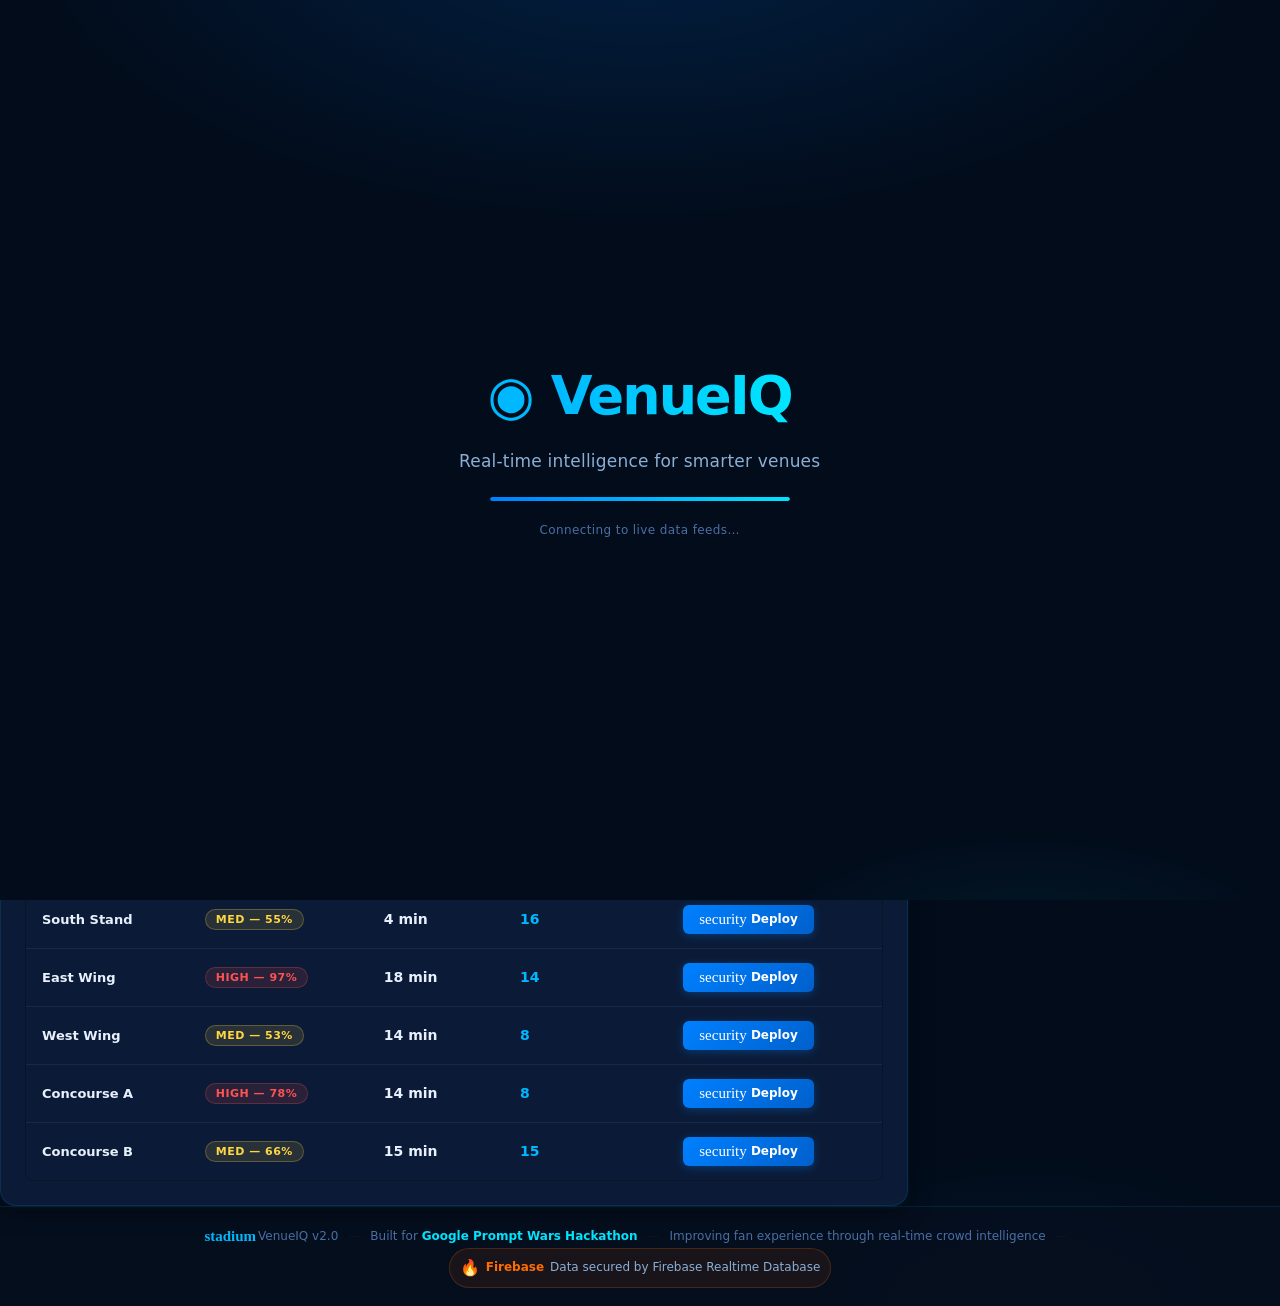
==== commit a748642a: "Update Firebase config and app files" ====
--- a/Physical Event Exp SmartventureOS/index.html
+++ b/Physical Event Exp SmartventureOS/index.html
@@ -7,7 +7,7 @@
   <title>VenueIQ — Smart Stadium Experience</title>
   <!-- Security Headers -->
   <meta http-equiv="Content-Security-Policy"
-    content="default-src 'self' https://*.googleapis.com https://*.gstatic.com https://*.firebaseio.com https://*.google.com; script-src 'self' 'unsafe-inline' https://*.googleapis.com https://*.gstatic.com; style-src 'self' 'unsafe-inline' https://fonts.googleapis.com;">
+    content="default-src 'self' https://*.googleapis.com https://*.gstatic.com https://*.firebaseio.com https://*.firebaseapp.com https://*.google.com; script-src 'self' 'unsafe-inline' https://*.googleapis.com https://*.gstatic.com https://*.firebaseapp.com https://apis.google.com; style-src 'self' 'unsafe-inline' https://fonts.googleapis.com; connect-src 'self' https://*.googleapis.com https://*.firebaseio.com https://*.firebaseapp.com https://securetoken.googleapis.com https://identitytoolkit.googleapis.com; frame-src 'self' https://*.firebaseapp.com https://*.google.com https://accounts.google.com https://apis.google.com;">
   <meta http-equiv="X-Content-Type-Options" content="nosniff">
   <meta http-equiv="Referrer-Policy" content="strict-origin-when-cross-origin">
   <link rel="preconnect" href="https://fonts.googleapis.com" />
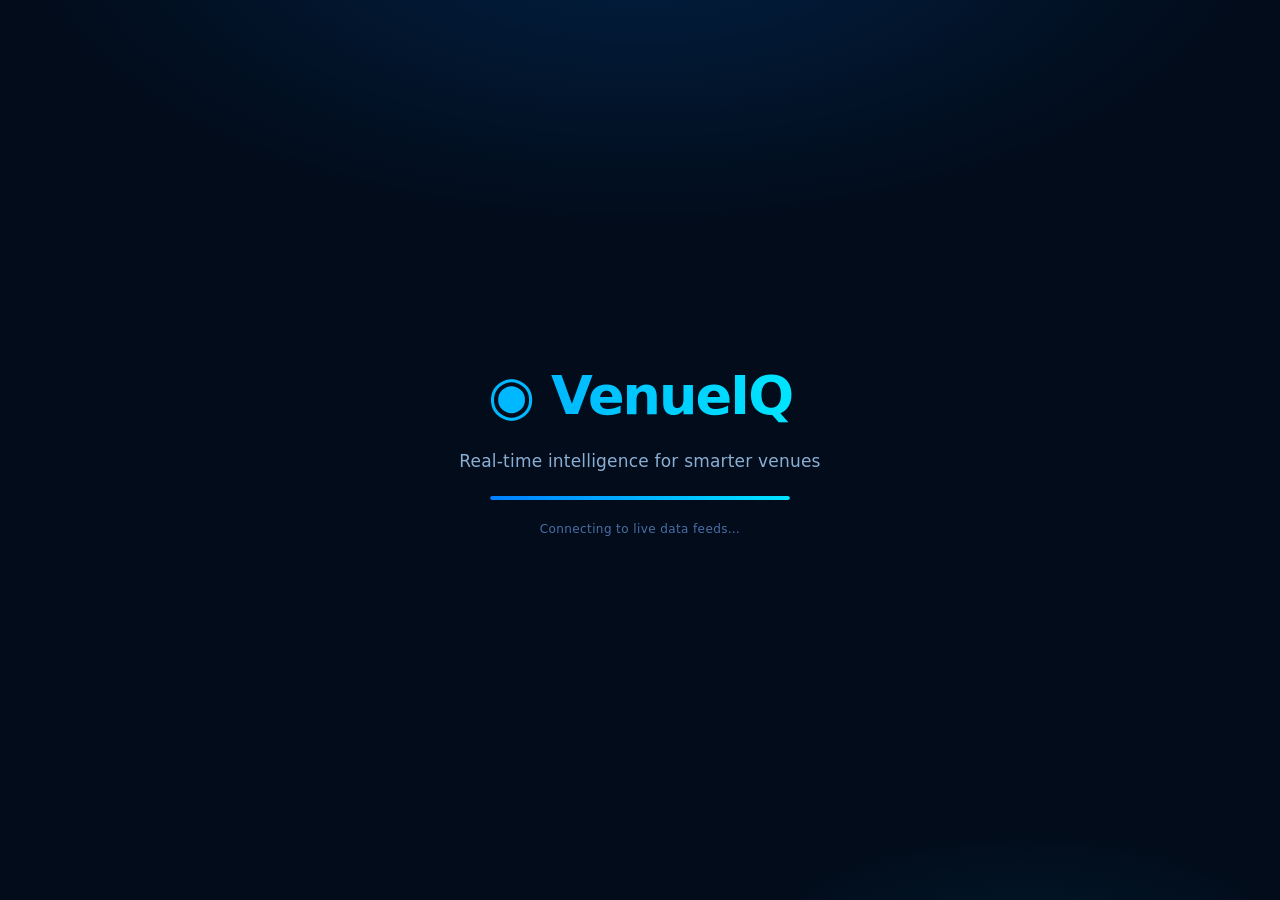
==== commit ddb30586: "Fix VenueBot, smart route, charts, and staff dashboard layout" ====
--- a/Physical Event Exp SmartventureOS/index.html
+++ b/Physical Event Exp SmartventureOS/index.html
@@ -187,9 +187,12 @@
               <path d="M13 2.05v2.02c3.95.49 7 3.85 7 7.93 0 3.21-1.81 6-4.72 7.28L13 17v5l6-3-1.22-1.22C20.91 15.86 23 12.18 23 12c0-5.18-3.95-9.45-9-9.95zM11 2.05C5.95 2.55 2 6.82 2 12c0 4.18 2.09 7.86 5.22 10.05L6 23l6 3v-5l-2.28 2.28C7.81 22 6 19.21 6 16c0-4.08 3.05-7.44 7-7.93V2.05z"/>
             </svg>
             <div>
-              <strong>Smart Route activated</strong>
-              <span>Head to Gate 6 (West) via South concourse — You'll save ~8 mins!</span>
+              <strong>✅ Smart Route Active</strong>
+              <span>Head to South Exit Gate 8 — Estimated 3 min walk — Saving you 8 minutes</span>
             </div>
+            <button id="route-info-close" class="route-close-btn" aria-label="Close smart route banner">
+              <span class="material-icons" aria-hidden="true">close</span>
+            </button>
           </div>
         </section>
 
@@ -291,16 +294,13 @@
           </div>
         </div>
 
-          <div class="metric-card__icon blue material-icons" aria-hidden="true">group</div>
-        </div>
-
         <div class="metric-card" id="mc-alerts">
           <div class="metric-card__icon red material-icons" aria-hidden="true">warning</div>
-        </div>
-        <div class="metric-card__body">
-          <div class="metric-card__value danger" id="mv-alerts">7</div>
-          <div class="metric-card__label">Active Alerts</div>
-          <div class="metric-card__change negative">&#9650; 3 new in last hour</div>
+          <div class="metric-card__body">
+            <div class="metric-card__value danger" id="mv-alerts">7</div>
+            <div class="metric-card__label">Active Alerts</div>
+            <div class="metric-card__change negative">&#9650; 3 new in last hour</div>
+          </div>
         </div>
 
         <div class="metric-card" id="mc-wait">
@@ -325,7 +325,7 @@
 
       <!-- Google Charts Analytics Section -->
       <section class="charts-section" aria-label="Live analytics charts">
-        <h2 class="section-title">Live Analytics</h2>
+        <h2 class="section-title live-analytics-title">Live Analytics <span class="live-dot" aria-hidden="true"></span></h2>
         <div class="charts-grid">
           <div class="chart-card">
             <h3 class="chart-title" style="font-family: 'Space Grotesk', sans-serif;">Wait Times (minutes)</h3>
@@ -438,44 +438,6 @@
       </div>
     </footer>
 
-    <!-- ===== VENUEBOT CHAT ASSISTANT ===== -->
-    <button class="venuebot-btn" id="venuebot-btn" aria-label="Open VenueBot AI assistant" title="Ask VenueBot">
-      <span class="venuebot-icon-chat material-icons" aria-hidden="true">smart_toy</span>
-      <span class="venuebot-icon-close hidden material-icons" aria-hidden="true">close</span>
-      <span class="venuebot-badge" id="venuebot-badge" aria-label="1 unread message">1</span>
-    </button>
-
-    <div class="venuebot-panel" id="venuebot-panel" role="dialog" aria-label="VenueBot assistant" aria-modal="true">
-      <div class="venuebot-header">
-        <div class="venuebot-header-left">
-          <div class="venuebot-avatar material-icons" aria-hidden="true">smart_toy</div>
-          <div class="venuebot-identity">
-            <span class="venuebot-name">VenueBot</span>
-            <span class="venuebot-status">
-              <span class="venuebot-online-dot" aria-hidden="true"></span>AI Assistant · Online
-            </span>
-          </div>
-        </div>
-        <button class="venuebot-close-btn" id="venuebot-close-btn" aria-label="Close VenueBot chat panel">
-          <span class="material-icons" aria-hidden="true">close</span>
-        </button>
-      </div>
-      <div class="venuebot-messages" id="venuebot-messages" role="log" aria-live="polite" aria-label="Chat messages">
-        <!-- Populated by JS on first open -->
-      </div>
-      <div class="venuebot-composer">
-        <input type="text" id="venuebot-input" class="venuebot-input"
-               placeholder="Ask about food, exits, restrooms…"
-               aria-label="Type your message to VenueBot"
-               maxlength="200" autocomplete="off" />
-        <button class="venuebot-send-btn" id="venuebot-send-btn" aria-label="Send message to VenueBot">
-          <span class="material-icons" aria-hidden="true">send</span>
-        </button>
-      </div>
-    </div>
-
-    </div>
-
   </div><!-- /#main-app -->
 
   <!-- VenueBot is outside main-app for positioning -->
--- a/Physical Event Exp SmartventureOS/styles.css
+++ b/Physical Event Exp SmartventureOS/styles.css
@@ -2179,3 +2179,148 @@
   80%       { transform: translateX(6px); }
 }
 
+/* =============================================
+   FIXED DASHBOARD + SMART ROUTE OVERRIDES
+   ============================================= */
+.smart-route-fallback {
+  position: absolute;
+  inset: 0;
+  pointer-events: none;
+  opacity: 0;
+  transition: opacity 0.2s ease;
+}
+
+.smart-route-fallback.active {
+  opacity: 1;
+}
+
+.smart-route-fallback.active::before {
+  content: '';
+  position: absolute;
+  left: 50%;
+  top: 50%;
+  width: 46%;
+  border-top: 6px dashed #00e676;
+  transform: translate(-10%, 30%) rotate(23deg);
+  filter: drop-shadow(0 0 10px rgba(0, 230, 118, 0.8));
+  animation: fallbackDash 1s linear infinite;
+}
+
+@keyframes fallbackDash {
+  from { background-position: 0 0; }
+  to { background-position: 24px 0; }
+}
+
+.btn-primary.route-active {
+  background: linear-gradient(135deg, #00b35f, #008f4a);
+  box-shadow: 0 4px 18px rgba(0, 230, 118, 0.45);
+}
+
+.route-close-btn {
+  margin-left: auto;
+  width: 28px;
+  height: 28px;
+  border: 1px solid rgba(255, 255, 255, 0.2);
+  border-radius: 8px;
+  background: rgba(255, 255, 255, 0.04);
+  color: var(--text-secondary);
+  display: inline-flex;
+  align-items: center;
+  justify-content: center;
+  cursor: pointer;
+}
+
+.route-close-btn:hover {
+  color: var(--text-primary);
+  border-color: rgba(0, 229, 255, 0.5);
+}
+
+.live-analytics-title {
+  display: inline-flex;
+  align-items: center;
+  gap: 8px;
+}
+
+.live-dot {
+  width: 9px;
+  height: 9px;
+  border-radius: 50%;
+  background: #00e676;
+  box-shadow: 0 0 8px rgba(0, 230, 118, 0.8);
+  animation: analyticsPulse 1.2s ease-in-out infinite;
+}
+
+@keyframes analyticsPulse {
+  0%, 100% { transform: scale(1); opacity: 1; }
+  50% { transform: scale(1.35); opacity: 0.45; }
+}
+
+.metrics-grid {
+  grid-template-columns: repeat(4, minmax(0, 1fr));
+}
+
+.charts-grid {
+  grid-template-columns: repeat(2, minmax(0, 1fr));
+}
+
+.google-chart-container,
+#wait-times-chart,
+#density-line-chart {
+  min-height: 300px;
+  height: 300px;
+}
+
+.zone-table tbody tr:nth-child(odd) {
+  background: rgba(255, 255, 255, 0.01);
+}
+
+.zone-table tbody tr:nth-child(even) {
+  background: rgba(0, 184, 255, 0.02);
+}
+
+.activity-feed {
+  max-height: 620px;
+}
+
+.feed-list {
+  scrollbar-width: thin;
+}
+
+.venuebot-composer {
+  flex-wrap: wrap;
+}
+
+.vb-input-error {
+  width: 100%;
+  order: 3;
+}
+
+@media (max-width: 1024px) {
+  .metrics-grid {
+    grid-template-columns: repeat(2, minmax(0, 1fr));
+  }
+
+  .dashboard-body {
+    grid-template-columns: 1fr;
+  }
+}
+
+@media (max-width: 768px) {
+  .charts-grid {
+    grid-template-columns: 1fr;
+  }
+
+  .google-chart-container,
+  #wait-times-chart,
+  #density-line-chart {
+    min-height: 300px;
+    height: 300px;
+  }
+}
+
+@media (max-width: 480px) {
+  .metrics-grid {
+    grid-template-columns: repeat(2, minmax(0, 1fr));
+  }
+}
+
